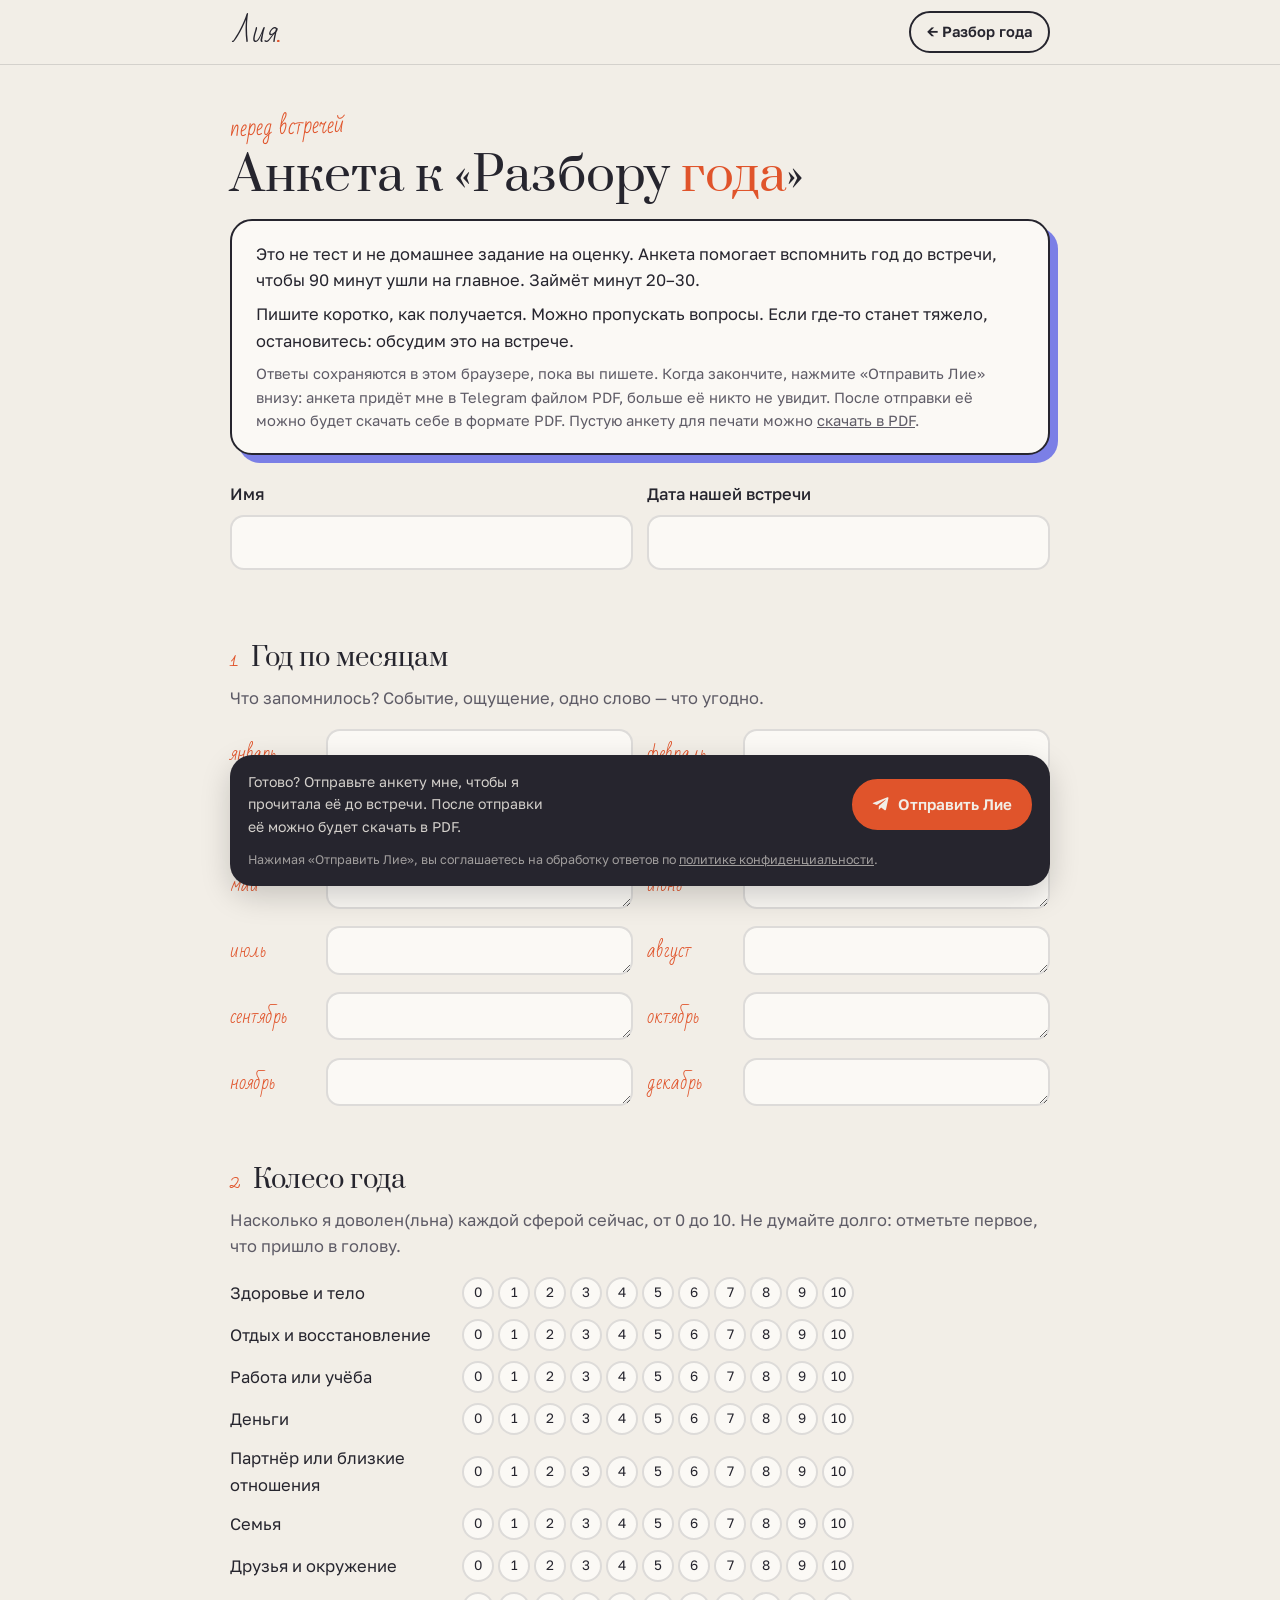
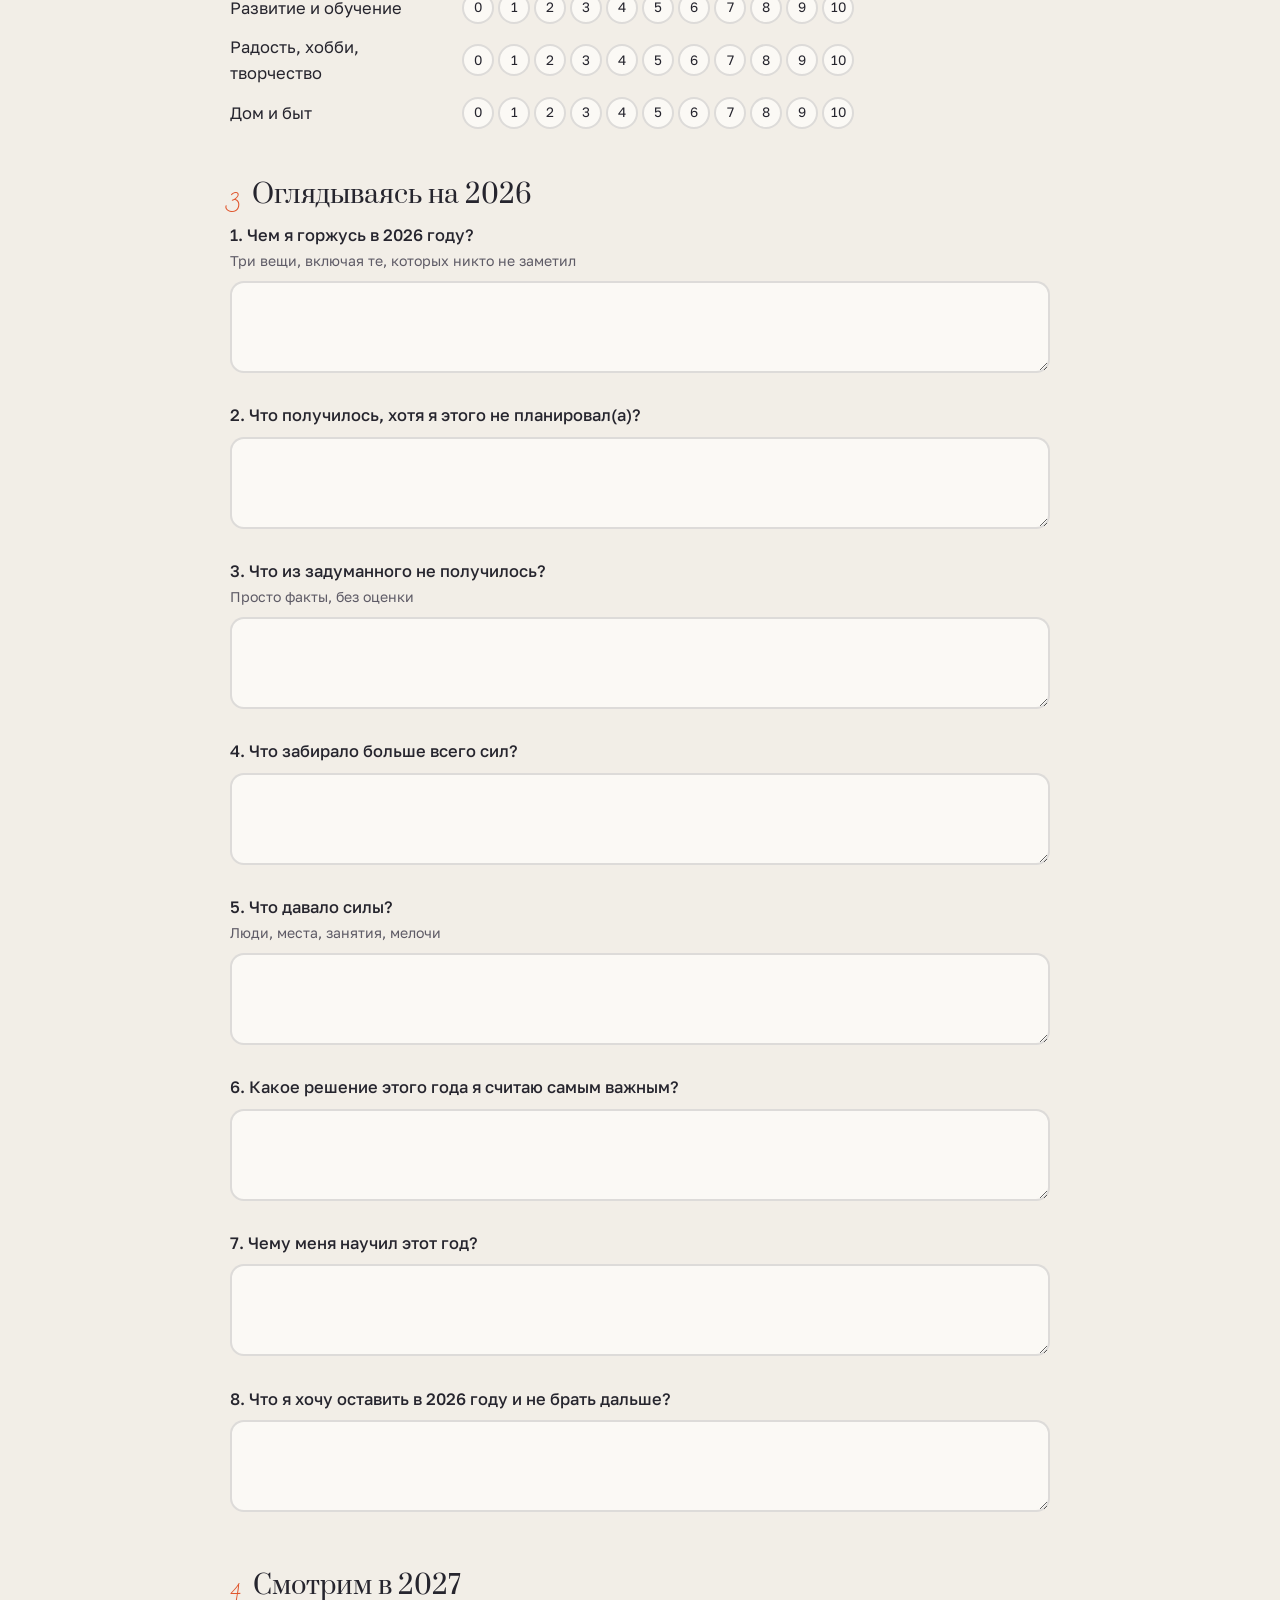
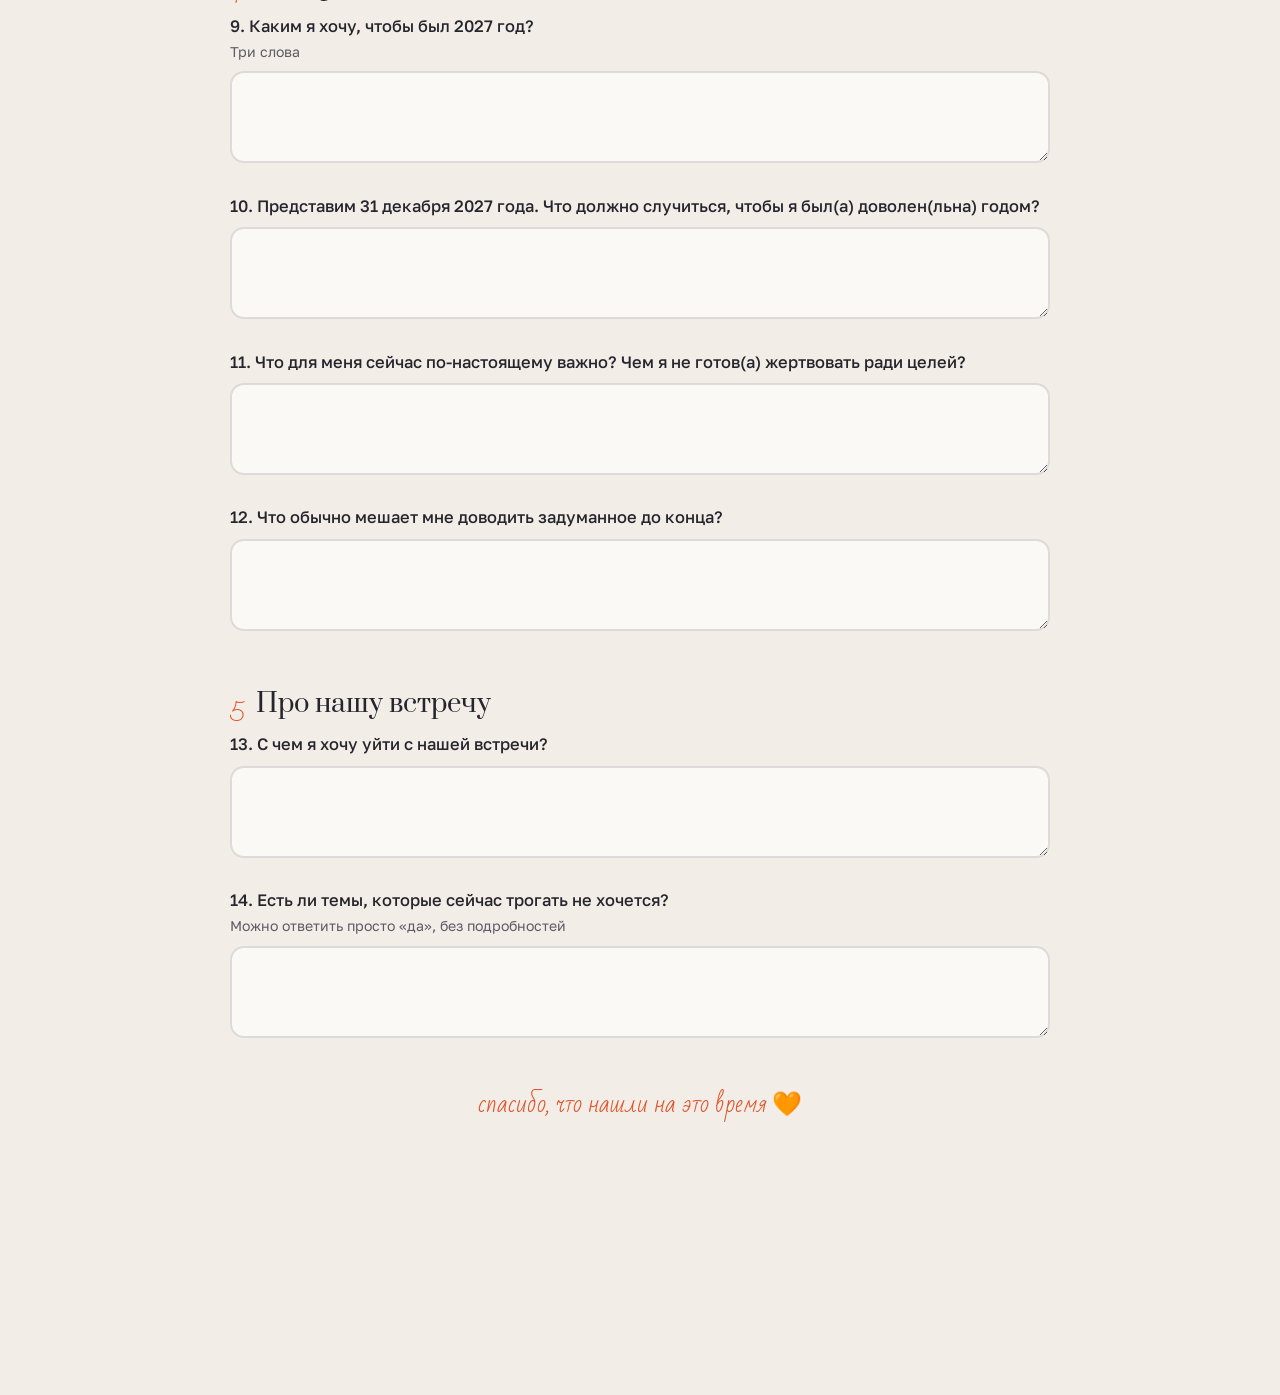
==== anketa.html @ 6f86fc12 "Questionnaire: remove print button, say the PDF is available after sending Co-Authored-By: Claude Ha" ====
<!DOCTYPE html>
<html lang="ru">
<head>
<meta charset="UTF-8">
<meta name="viewport" content="width=device-width, initial-scale=1.0">
<title>Анкета к «Разбору года» — Лия, психолог</title>
<meta name="robots" content="noindex">
<link rel="icon" href="favicon.ico" sizes="any">
<link rel="icon" href="favicon.svg" type="image/svg+xml">
<link rel="apple-touch-icon" href="apple-touch-icon.png">
<meta name="theme-color" content="#F2EEE7">
<link rel="preconnect" href="https://fonts.googleapis.com">
<link rel="preconnect" href="https://fonts.gstatic.com" crossorigin>
<link href="https://fonts.googleapis.com/css2?family=Prata&family=Golos+Text:wght@400;500;600&family=Bad+Script&display=swap" rel="stylesheet">
<style>
*,*::before,*::after{box-sizing:border-box;margin:0;padding:0}
:root{--paper:#F2EEE7;--card:#FBF9F5;--ink:#26252E;--muted:#5E5B66;--accent:#E0542B;--accent-soft:#F7CDB9;--blue:#7B7FE6;--blue-soft:#DCDDFA;--olive-soft:#E3E2C4;--yellow:#F2D45A;--line:rgba(38,37,46,.14)}
html{scroll-behavior:smooth;overflow-x:clip}
body{font-family:'Golos Text',sans-serif;background:var(--paper);color:var(--ink);line-height:1.6;font-size:16.5px;-webkit-font-smoothing:antialiased}
a{color:inherit}
.top{position:sticky;top:0;z-index:10;background:color-mix(in srgb,var(--paper) 90%,transparent);backdrop-filter:blur(10px);border-bottom:1px solid var(--line)}
.top .in{max-width:860px;margin:0 auto;padding:0 20px;height:64px;display:flex;align-items:center;justify-content:space-between;gap:16px}
.logo{font-family:'Bad Script',cursive;font-size:1.9rem;text-decoration:none;line-height:1}
.logo span{color:var(--accent)}
.back{font-size:.92rem;text-decoration:none;border:2px solid var(--ink);border-radius:999px;padding:7px 16px;font-weight:600;transition:.2s;white-space:nowrap}
.back:hover{background:var(--ink);color:var(--paper)}
.doc{max-width:860px;margin:0 auto;padding:44px 20px 100px}
.eyebrow{font-family:'Bad Script',cursive;color:var(--accent);font-size:1.4rem;display:inline-block;transform:rotate(-2deg)}
h1{font-family:'Prata',serif;font-weight:400;font-size:clamp(2rem,5vw,3rem);line-height:1.12;margin:4px 0 16px}
h1 em{font-style:normal;color:var(--accent)}
h2{font-family:'Prata',serif;font-weight:400;font-size:1.6rem;margin:46px 0 6px;display:flex;gap:12px;align-items:baseline}
h2 .n{font-family:'Bad Script',cursive;color:var(--accent);font-size:1.4rem}
.sub{color:var(--muted);margin-bottom:18px}
.lead{background:var(--card);border:2px solid var(--ink);border-radius:22px;padding:20px 24px;box-shadow:8px 8px 0 var(--blue);margin:8px 0 10px}
.lead p+p{margin-top:8px}
.who{display:grid;grid-template-columns:1fr 1fr;gap:14px;margin-top:26px}
.q{margin-bottom:22px}
.q label,.q .lbl{display:block;font-weight:500;margin-bottom:8px}
.q small{display:block;color:var(--muted);font-weight:400;font-size:.88rem;margin-top:2px}
textarea,input[type=text]{width:100%;font:inherit;color:var(--ink);background:var(--card);border:2px solid var(--line);border-radius:14px;padding:12px 14px;resize:vertical;transition:border-color .2s}
textarea{min-height:92px}
textarea:focus,input:focus{outline:none;border-color:var(--blue)}
.months{display:grid;grid-template-columns:1fr 1fr;gap:10px 14px}
.months .m{display:grid;grid-template-columns:86px 1fr;gap:10px;align-items:start}
.months .m span{font-family:'Bad Script',cursive;font-size:1.2rem;color:var(--accent);padding-top:10px}
.months textarea{min-height:48px;padding:9px 12px}
.wheel{display:grid;gap:10px}
.wh{display:grid;grid-template-columns:220px 1fr;gap:12px;align-items:center}
.sc{display:flex;gap:4px;flex-wrap:wrap}
.sc button{width:32px;height:32px;border-radius:50%;border:2px solid var(--line);background:var(--card);font:inherit;font-size:.85rem;cursor:pointer;color:var(--ink);transition:.15s}
.sc button:hover{border-color:var(--blue)}
.sc button.on{background:var(--accent);border-color:var(--accent);color:#fff;font-weight:600}
.pv{display:none}
.bar{position:sticky;bottom:14px;margin-top:40px;background:var(--ink);color:var(--paper);border-radius:22px;padding:16px 18px;display:flex;flex-wrap:wrap;gap:10px;align-items:center;justify-content:space-between;box-shadow:0 10px 30px rgba(0,0,0,.18)}
.bar .t{font-size:.88rem;opacity:.85;max-width:300px}
.bar .b{display:flex;flex-wrap:wrap;gap:8px}
.btn{display:inline-flex;align-items:center;gap:8px;font:inherit;font-weight:600;font-size:.95rem;padding:11px 18px;border-radius:999px;border:2px solid var(--paper);background:transparent;color:var(--paper);cursor:pointer;text-decoration:none}
.btn--accent{background:var(--accent);border-color:var(--accent)}
.btn svg{width:18px;height:18px}
.toast{position:fixed;left:50%;bottom:150px;transform:translate(-50%,20px);background:var(--ink);color:var(--paper);padding:12px 20px;border-radius:14px;font-size:.92rem;opacity:0;transition:.3s;pointer-events:none;z-index:20;max-width:90vw;text-align:center}
.toast.show{opacity:1;transform:translate(-50%,0)}
.bar .consent{flex-basis:100%;margin:2px 0 0;font-size:.78rem;opacity:.6}
.bar .consent a{color:inherit}
.bar .copy-pdf{flex-basis:100%;display:block;text-align:center;margin-top:6px;padding:13px 16px;border-radius:14px;border:2px solid #F2EEE7;color:#F2EEE7;text-decoration:none;font-weight:600}
.bar .copy-pdf[hidden]{display:none}
.bar .fail{flex-basis:100%;margin-top:6px;padding:14px 16px;border-radius:14px;background:#FCE9E1;color:var(--ink);font-size:.92rem;line-height:1.5}
.bar .fail ol{margin:6px 0 0;padding-left:20px}
.lnk{background:none;border:0;padding:0;font:inherit;color:var(--accent);text-decoration:underline;cursor:pointer}
.btn[disabled]{opacity:.7;cursor:wait}
.btn.sent{background:var(--pine,#2E6B4E);border-color:var(--pine,#2E6B4E)}
.end{font-family:'Bad Script',cursive;font-size:1.5rem;text-align:center;margin-top:40px;color:var(--accent)}
@media (max-width:640px){.who,.months{grid-template-columns:1fr}.wh{grid-template-columns:1fr;gap:4px}.sc button{width:28px;height:28px}.bar .t{max-width:none}.bar{position:static}}
.bar.has-fail{position:static}

/* ---------- печать: поля становятся линиями ---------- */
@page{size:A4;margin:16mm 16mm 16mm 18mm}
@media print{
  .top,.bar,.toast,.noprint{display:none !important}
  :root{--paper:#fff !important;--card:#fff !important;--ink:#1d1c22 !important;--line:#bbb !important;color-scheme:light}
  html,body{background:#fff !important;color:#1d1c22 !important;font-size:10.5pt;line-height:1.45}
  .doc{padding:0;max-width:none}
  h1{font-size:22pt;margin-top:0}
  h2{font-size:14pt;margin:16pt 0 2pt;break-after:avoid}
  .lead{box-shadow:none;border:1px solid #bbb;background:none;padding:10pt 12pt}
  .q{break-inside:avoid;margin-bottom:10pt}
  textarea,input[type=text]{display:none !important}
  .pv{display:block;white-space:pre-wrap;min-height:var(--h,60pt);background:repeating-linear-gradient(transparent 0 19pt,#bbb 19pt 20pt);line-height:20pt;padding:0 2pt}
  .months .pv{--h:20pt}
  .months .m span{padding-top:0;font-size:12pt}
  .who .pv{--h:20pt}
  .sc button{border:1px solid #999;width:18pt;height:18pt;font-size:8pt}
  .sc button.on{background:#fff;color:#000;border:2.5pt solid #000}
  .wh{grid-template-columns:150pt 1fr;break-inside:avoid}
  a{text-decoration:none}
}
</style>
</head>
<body>

<svg width="0" height="0" style="position:absolute" aria-hidden="true"><defs>
  <symbol id="i-tg" viewBox="0 0 24 24"><path fill="currentColor" d="M21.9 4.3 18.7 19.4c-.2 1-.9 1.3-1.7.8l-4.8-3.5-2.3 2.2c-.3.3-.5.5-1 .5l.3-4.9 8.9-8c.4-.3-.1-.5-.6-.2L6.5 13.2l-4.7-1.5c-1-.3-1-1 .2-1.5L20.5 3c.9-.3 1.6.2 1.4 1.3z"/></symbol>
  <symbol id="i-pdf" viewBox="0 0 24 24"><g fill="none" stroke="currentColor" stroke-width="2" stroke-linecap="round" stroke-linejoin="round"><path d="M14 3H6v18h12V7z"/><path d="M14 3v4h4M9 13h6M9 17h6"/></g></symbol>
</defs></svg>

<header class="top"><div class="in">
  <a href="index.html" class="logo">Лия<span>.</span></a>
  <a href="razbor.html" class="back">← Разбор года</a>
</div></header>

<main class="doc">
  <span class="eyebrow">перед встречей</span>
  <h1>Анкета к «Разбору <em>года</em>»</h1>
  <div class="lead">
    <p>Это не тест и не домашнее задание на оценку. Анкета помогает вспомнить год до встречи, чтобы 90 минут ушли на главное. Займёт минут 20–30.</p>
    <p>Пишите коротко, как получается. Можно пропускать вопросы. Если где-то станет тяжело, остановитесь: обсудим это на встрече.</p>
    <p class="noprint" style="color:var(--muted);font-size:.92rem">Ответы сохраняются в этом браузере, пока вы пишете. Когда закончите, нажмите «Отправить Лие» внизу: анкета придёт мне в Telegram файлом PDF, больше её никто не увидит. После отправки её можно будет скачать себе в формате PDF. Пустую анкету для печати можно <a href="anketa-razbor-goda.pdf" download>скачать в PDF</a>.</p>
  </div>
  <div class="who">
    <div class="q"><label for="f-name">Имя</label><input type="text" id="f-name" data-k="name"></div>
    <div class="q"><label for="f-date">Дата нашей встречи</label><input type="text" id="f-date" data-k="date"></div>
  </div>

  <h2><span class="n">1</span>Год по месяцам</h2>
  <p class="sub">Что запомнилось? Событие, ощущение, одно слово — что угодно.</p>
  <div class="months" id="months"></div>

  <h2><span class="n">2</span>Колесо года</h2>
  <p class="sub">Насколько я доволен(льна) каждой сферой сейчас, от 0 до 10. Не думайте долго: отметьте первое, что пришло в голову.</p>
  <div class="wheel" id="wheel"></div>

  <h2><span class="n">3</span>Оглядываясь на 2026</h2>
  <div id="part3"></div>

  <h2><span class="n">4</span>Смотрим в 2027</h2>
  <div id="part4"></div>

  <h2><span class="n">5</span>Про нашу встречу</h2>
  <div id="part5"></div>

  <p class="end">спасибо, что нашли на это время 🧡</p>

  <div class="bar">
    <span class="t">Готово? Отправьте анкету мне, чтобы я прочитала её до встречи. После отправки её можно будет скачать в PDF.</span>
    <div class="b">
      <button class="btn btn--accent" id="tg"><svg><use href="#i-tg"/></svg><span>Отправить Лие</span></button>
    </div>
    <p class="consent">Нажимая «Отправить Лие», вы соглашаетесь на обработку ответов по <a href="politika.html" target="_blank">политике конфиденциальности</a>.</p>
    <a class="copy-pdf" id="copy" hidden>Скачать мою копию (PDF)</a>
    <div class="fail" id="fail" hidden>
      <b>Не получилось отправить автоматически.</b> Ничего не потерялось: ответы сохранены в этом браузере. Отправьте их вручную:
      <ol><li><button type="button" class="lnk" id="failCopy">Скопируйте ответы текстом</button></li>
      <li>и пришлите мне в <a href="https://t.me/liya_abel" target="_blank" rel="noopener">Telegram @liya_abel</a>.</li></ol>
    </div>
  </div>
</main>
<div class="toast" id="toast"></div>

<script>
/* ===== ВОПРОСЫ — правь здесь ===== */
const TELEGRAM = "https://t.me/liya_abel";
/* скрипт Google, который собирает PDF и присылает его Лие в Telegram (тот же, что для записи) */
const SEND_URL = "https://script.google.com/macros/s/AKfycbyqznVur80MOZ4fbmNnVh2pJQmP5H_rUeQ7a2XsFYML9KwkoFiqtcg5bZnSsijIsyQEzw/exec";
const MONTHS = ["январь","февраль","март","апрель","май","июнь","июль","август","сентябрь","октябрь","ноябрь","декабрь"];
const SPHERES = ["Здоровье и тело","Отдых и восстановление","Работа или учёба","Деньги","Партнёр или близкие отношения","Семья","Друзья и окружение","Развитие и обучение","Радость, хобби, творчество","Дом и быт"];
const PART3 = [
  ["Чем я горжусь в 2026 году?", "Три вещи, включая те, которых никто не заметил"],
  ["Что получилось, хотя я этого не планировал(а)?"],
  ["Что из задуманного не получилось?", "Просто факты, без оценки"],
  ["Что забирало больше всего сил?"],
  ["Что давало силы?", "Люди, места, занятия, мелочи"],
  ["Какое решение этого года я считаю самым важным?"],
  ["Чему меня научил этот год?"],
  ["Что я хочу оставить в 2026 году и не брать дальше?"],
];
const PART4 = [
  ["Каким я хочу, чтобы был 2027 год?", "Три слова"],
  ["Представим 31 декабря 2027 года. Что должно случиться, чтобы я был(а) доволен(льна) годом?"],
  ["Что для меня сейчас по-настоящему важно? Чем я не готов(а) жертвовать ради целей?"],
  ["Что обычно мешает мне доводить задуманное до конца?"],
];
const PART5 = [
  ["С чем я хочу уйти с нашей встречи?"],
  ["Есть ли темы, которые сейчас трогать не хочется?", "Можно ответить просто «да», без подробностей"],
];

/* ===== сборка ===== */
const KEY = "liya-anketa";
let store = {}; try { store = JSON.parse(localStorage.getItem(KEY) || "{}"); } catch(e) {}
const save = () => { try { localStorage.setItem(KEY, JSON.stringify(store)); } catch(e) {} };
const esc = s => s.replace(/[&<>"]/g, c => ({"&":"&amp;","<":"&lt;",">":"&gt;",'"':"&quot;"}[c]));
let n = 0;
const qBlock = ([t, hint], k, h) => `<div class="q"><label for="f-${k}">${++n}. ${t}${hint ? `<small>${hint}</small>` : ""}</label><textarea id="f-${k}" data-k="${k}"></textarea><div class="pv" style="--h:${h || 60}pt"></div></div>`;
document.getElementById("months").innerHTML = MONTHS.map((m, i) => `<div class="m"><span>${m}</span><div><textarea data-k="m${i}" rows="1" aria-label="${m}"></textarea><div class="pv"></div></div></div>`).join("");
document.getElementById("wheel").innerHTML = SPHERES.map((s, i) => `<div class="wh"><span>${s}</span><div class="sc" data-w="w${i}">${[...Array(11).keys()].map(v => `<button type="button" data-v="${v}">${v}</button>`).join("")}</div></div>`).join("");
document.getElementById("part3").innerHTML = PART3.map((q, i) => qBlock(q, "a" + i)).join("");
document.getElementById("part4").innerHTML = PART4.map((q, i) => qBlock(q, "b" + i, i === 1 ? 80 : 60)).join("");
document.getElementById("part5").innerHTML = PART5.map((q, i) => qBlock(q, "c" + i, 40)).join("");
document.querySelectorAll(".who input").forEach(el => el.insertAdjacentHTML("afterend", `<div class="pv"></div>`));

document.querySelectorAll("[data-k]").forEach(el => {
  el.value = store[el.dataset.k] || "";
  el.addEventListener("input", () => { store[el.dataset.k] = el.value; save(); fillPv(); });
});
document.querySelectorAll(".sc").forEach(sc => {
  const k = sc.dataset.w;
  const mark = v => sc.querySelectorAll("button").forEach(b => b.classList.toggle("on", b.dataset.v === v));
  if (store[k] != null) mark(String(store[k]));
  sc.addEventListener("click", e => { const b = e.target.closest("button"); if (!b) return; const v = store[k] === b.dataset.v ? null : b.dataset.v; store[k] = v; save(); mark(v); });
});

/* печать: текст из полей переносим в блоки, которые видны на бумаге.
   Делаем это заранее (при каждом вводе и перед печатью), потому что на iPhone beforeprint не срабатывает */
function fillPv(){ document.querySelectorAll("[data-k]").forEach(el => { const pv = el.nextElementSibling; if (pv && pv.classList.contains("pv")) pv.textContent = el.value; }); }
addEventListener("beforeprint", fillPv);
fillPv();

function toast(t){ const el = document.getElementById("toast"); el.textContent = t; el.classList.add("show"); setTimeout(() => el.classList.remove("show"), 4000); }
function asText(){
  const L = [`Анкета к «Разбору года»`, store.name ? `Имя: ${store.name}` : "", store.date ? `Встреча: ${store.date}` : "", ""];
  L.push("ГОД ПО МЕСЯЦАМ"); MONTHS.forEach((m, i) => store["m" + i] && L.push(`${m}: ${store["m" + i]}`));
  L.push("", "КОЛЕСО ГОДА"); SPHERES.forEach((s, i) => store["w" + i] != null && L.push(`${s}: ${store["w" + i]}`));
  let k = 0;
  [["ОГЛЯДЫВАЯСЬ НА 2026", PART3, "a"], ["СМОТРИМ В 2027", PART4, "b"], ["ПРО НАШУ ВСТРЕЧУ", PART5, "c"]].forEach(([h, arr, p]) => {
    L.push("", h); arr.forEach(([t], i) => { k++; if (store[p + i]) L.push(`${k}. ${t}`, store[p + i], ""); });
  });
  return L.filter((x, i, a) => !(x === "" && a[i - 1] === "")).join("\n").trim();
}
/* то же, но по разделам — для PDF, который собирает скрипт */
function asData(){
  let k = 0;
  const qs = (arr, p) => arr.map(([t], i) => ({ q: `${++k}. ${t}`, a: store[p + i] || "" }));
  return {
    type: "anketa", name: store.name || "", date: store.date || "",
    wheel: SPHERES.map((s, i) => store["w" + i] != null ? [s, +store["w" + i]] : null).filter(Boolean),
    sections: [
      { h: "Год по месяцам", items: MONTHS.map((m, i) => ({ q: m[0].toUpperCase() + m.slice(1), a: store["m" + i] || "", short: true })) },
      { h: "Колесо года", wheel: true, items: [] },
      { h: "Оглядываясь на 2026", items: qs(PART3, "a") },
      { h: "Смотрим в 2027", items: qs(PART4, "b") },
      { h: "Про нашу встречу", items: qs(PART5, "c") },
    ],
  };
}
function showCopy(b64, name){
  try {
    const bin = atob(b64), arr = new Uint8Array(bin.length);
    for (let i = 0; i < bin.length; i++) arr[i] = bin.charCodeAt(i);
    const a = document.getElementById("copy");
    a.href = URL.createObjectURL(new Blob([arr], { type: "application/pdf" }));
    a.download = "anketa26-27.pdf";
    a.hidden = false;
  } catch(e) {}
}
const tgBtn = document.getElementById("tg"), tgLabel = tgBtn.querySelector("span"), fail = document.getElementById("fail");
tgBtn.onclick = async () => {
  const d = asData();
  const filled = d.wheel.length || d.sections.some(s => s.items.some(x => x.a.trim()));
  if (!filled) { toast("Анкета пока пустая: ответьте хотя бы на пару вопросов"); return; }
  if (!d.name.trim()) { toast("Напишите, пожалуйста, имя в начале анкеты"); const f = document.getElementById("f-name"); f.scrollIntoView({ behavior: "smooth", block: "center" }); setTimeout(() => f.focus(), 400); return; }
  tgBtn.disabled = true; tgLabel.textContent = "Отправляю…"; fail.hidden = true; fail.parentNode.classList.remove("has-fail");
  let ok = false;
  try {
    const ctl = new AbortController(); const tm = setTimeout(() => ctl.abort(), 30000);
    // обычный текст без заголовков — так Google принимает запрос с сайта без лишних проверок
    const r = await fetch(SEND_URL, { method: "POST", body: JSON.stringify(d), signal: ctl.signal });
    clearTimeout(tm);
    const j = await r.json(); ok = !!j.ok;
    if (j.pdf) showCopy(j.pdf, j.file);
  } catch(e) {}
  tgBtn.disabled = false;
  if (ok) {
    tgBtn.classList.add("sent"); tgLabel.textContent = "Отправлено ✓";
    toast("Анкета у меня. Спасибо! До встречи 🧡");
    if (typeof ym === "function") try { ym(113253221, "reachGoal", "anketa_sent"); } catch(e) {}
  } else {
    tgLabel.textContent = "Попробовать ещё раз"; fail.hidden = false; fail.parentNode.classList.add("has-fail");
    fail.scrollIntoView({ behavior: "smooth", block: "nearest" });
  }
};
document.getElementById("failCopy").onclick = async () => {
  try { await navigator.clipboard.writeText(asText()); toast("Ответы скопированы. Вставьте их в чат со мной в Telegram"); }
  catch(e) { toast("Не получилось скопировать. Пришлите мне скриншот анкеты"); }
  window.open(TELEGRAM, "_blank", "noopener");
};
</script>
</body>
</html>
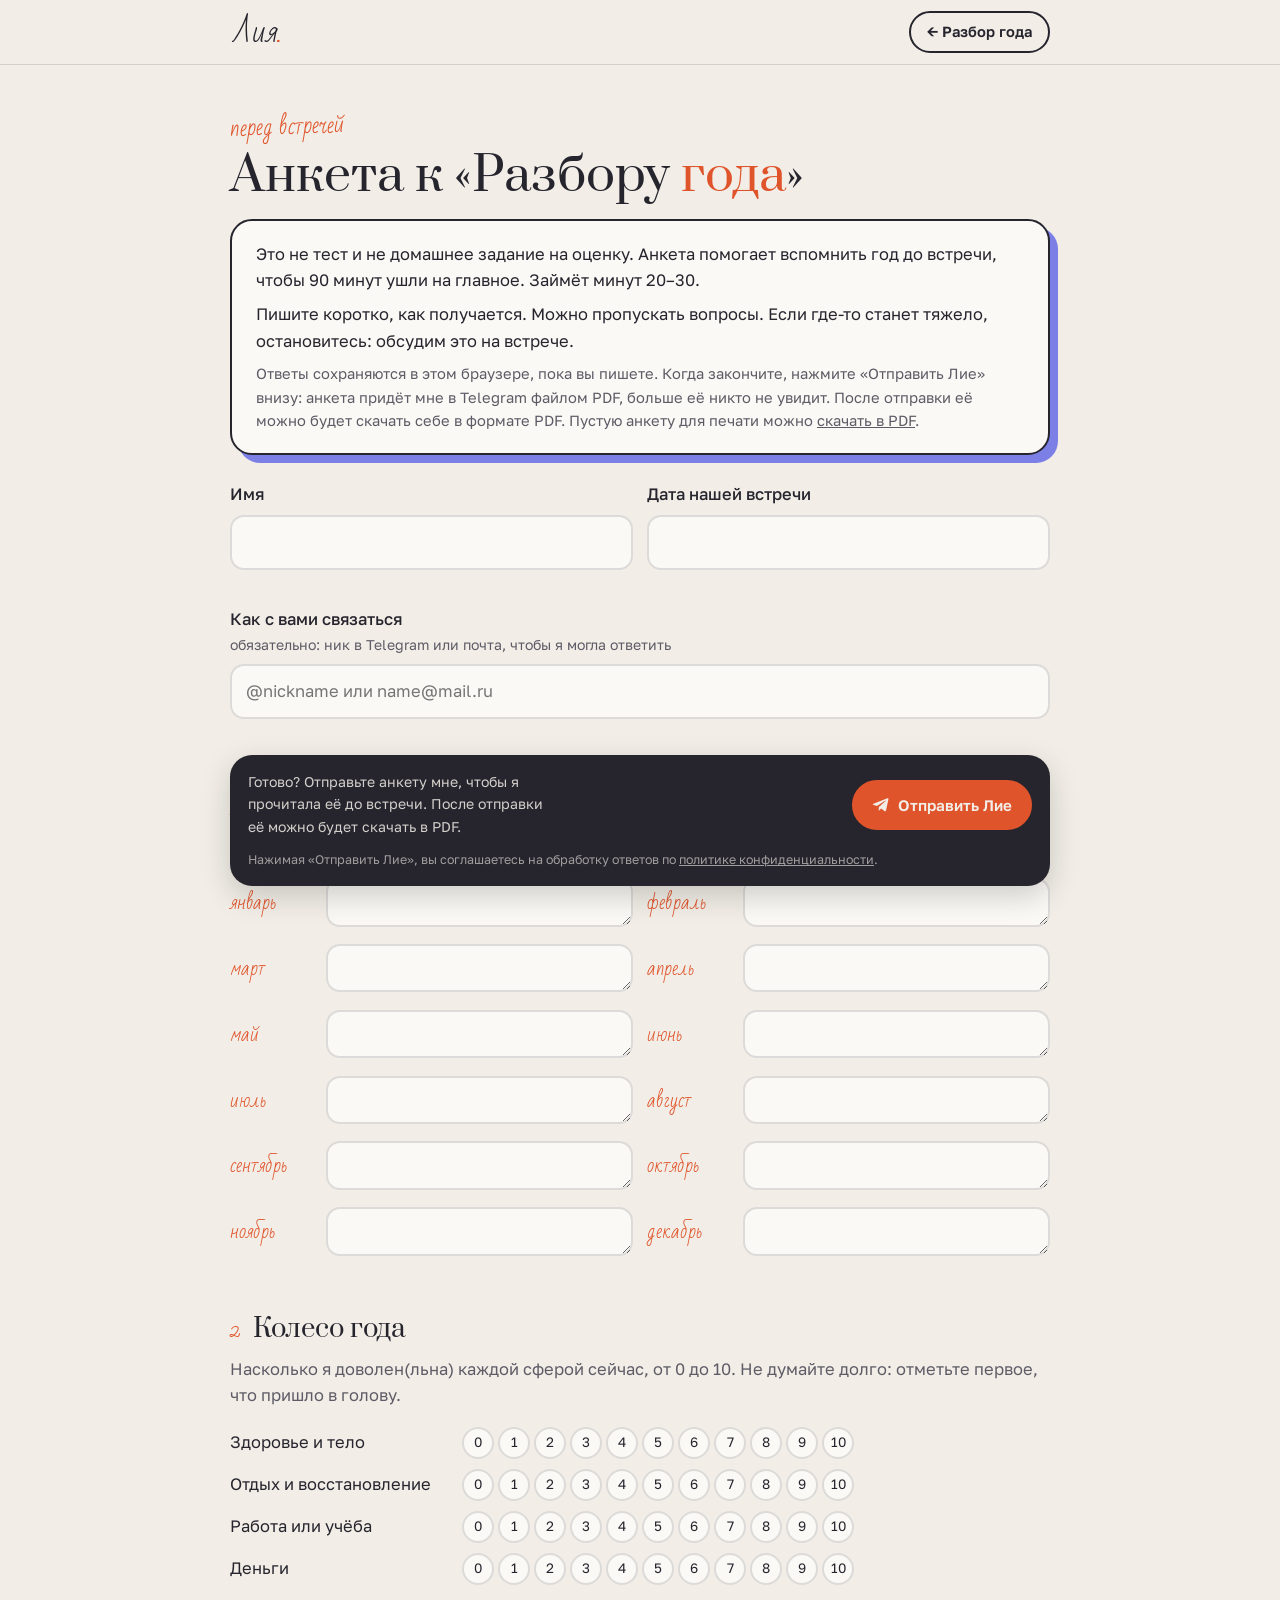
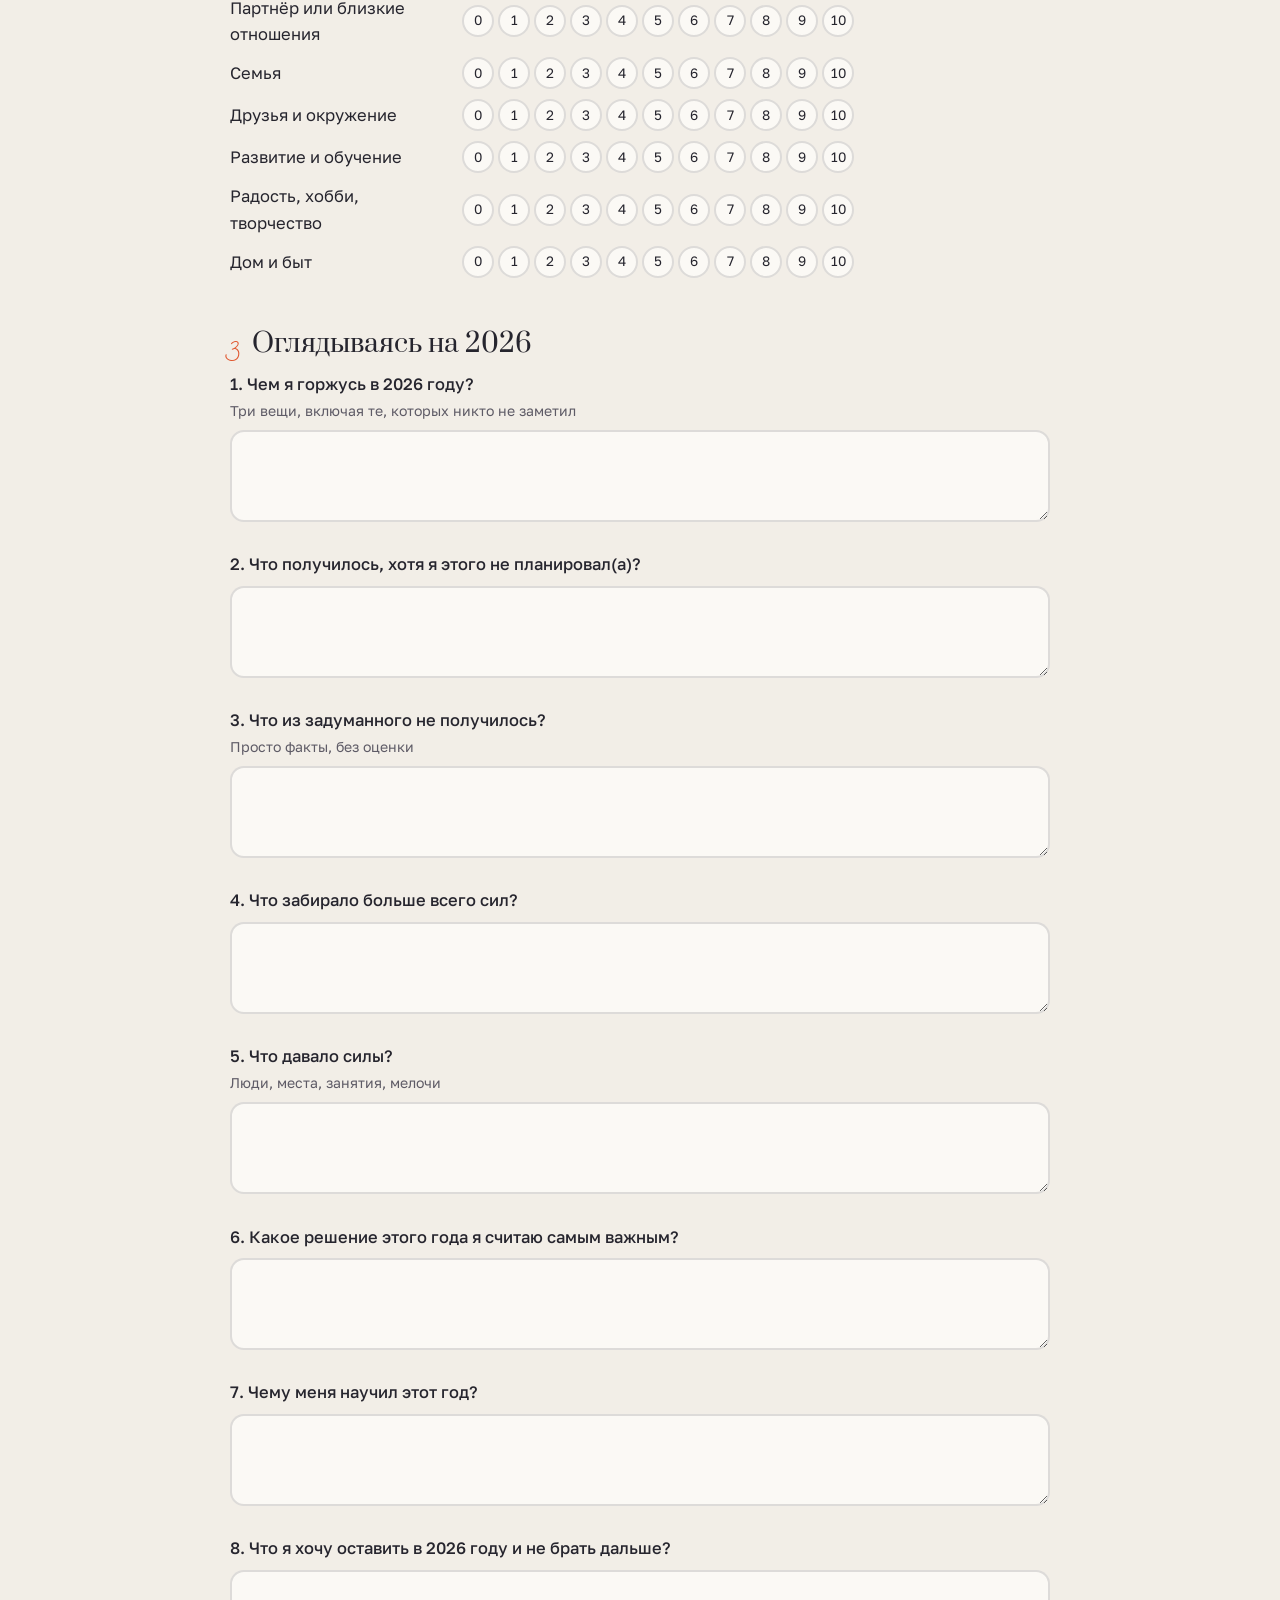
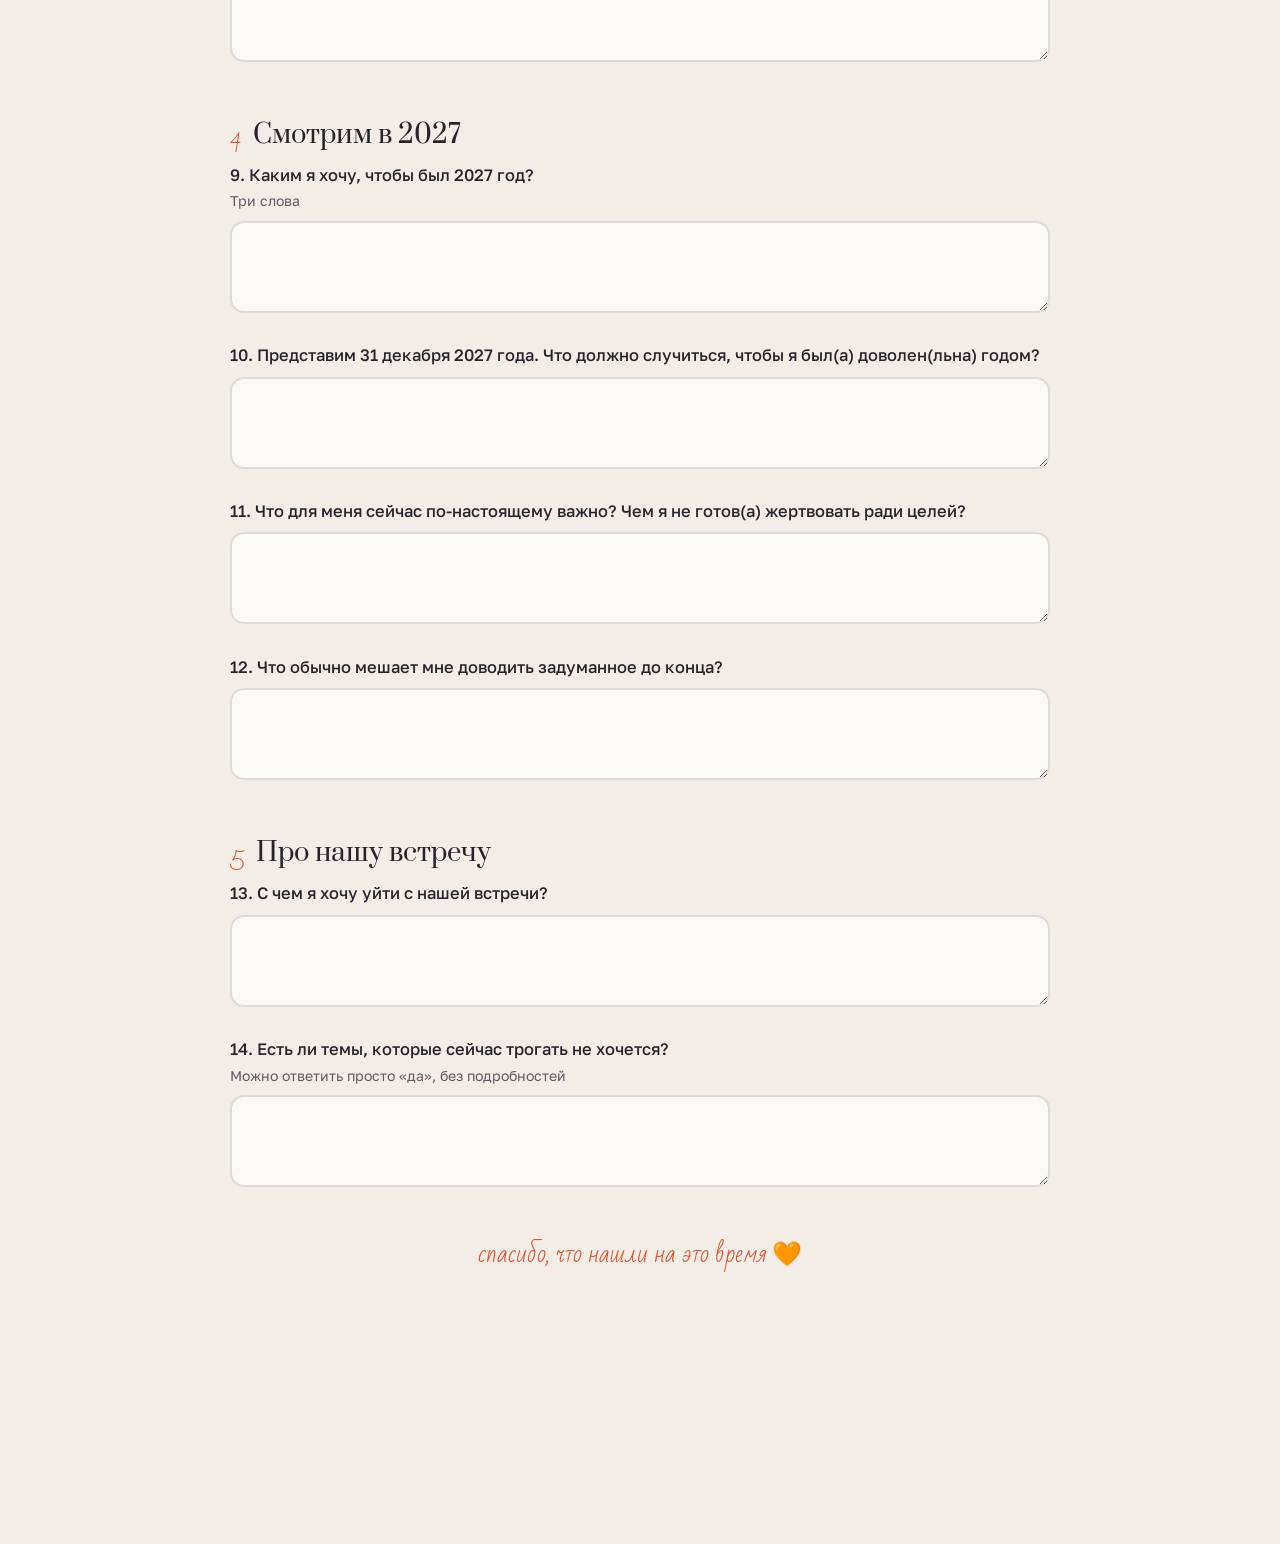
==== commit 1c4871a4: "Razbor: audience portraits, gift block with site characters, contact field in questionnaire - razbor" ====
--- a/anketa.html
+++ b/anketa.html
@@ -62,7 +62,8 @@
 .bar .consent{flex-basis:100%;margin:2px 0 0;font-size:.78rem;opacity:.6}
 .bar .consent a{color:inherit}
 .bar .copy-pdf{flex-basis:100%;display:block;text-align:center;margin-top:6px;padding:13px 16px;border-radius:14px;border:2px solid #F2EEE7;color:#F2EEE7;text-decoration:none;font-weight:600}
-.bar .copy-pdf[hidden]{display:none}
+.bar .copy-pdf[hidden],.bar .copy-hint[hidden]{display:none}
+.bar .copy-hint{flex-basis:100%;margin:8px 0 0;font-size:.85rem;line-height:1.45;opacity:.8;text-align:center}
 .bar .fail{flex-basis:100%;margin-top:6px;padding:14px 16px;border-radius:14px;background:#FCE9E1;color:var(--ink);font-size:.92rem;line-height:1.5}
 .bar .fail ol{margin:6px 0 0;padding-left:20px}
 .lnk{background:none;border:0;padding:0;font:inherit;color:var(--accent);text-decoration:underline;cursor:pointer}
@@ -118,6 +119,7 @@
   <div class="who">
     <div class="q"><label for="f-name">Имя</label><input type="text" id="f-name" data-k="name"></div>
     <div class="q"><label for="f-date">Дата нашей встречи</label><input type="text" id="f-date" data-k="date"></div>
+    <div class="q" style="grid-column:1/-1"><label for="f-contact">Как с вами связаться <small>обязательно: ник в Telegram или почта, чтобы я могла ответить</small></label><input type="text" id="f-contact" data-k="contact" placeholder="@nickname или name@mail.ru"></div>
   </div>
 
   <h2><span class="n">1</span>Год по месяцам</h2>
@@ -146,6 +148,7 @@
     </div>
     <p class="consent">Нажимая «Отправить Лие», вы соглашаетесь на обработку ответов по <a href="politika.html" target="_blank">политике конфиденциальности</a>.</p>
     <a class="copy-pdf" id="copy" hidden>Скачать мою копию (PDF)</a>
+    <p class="copy-hint" id="copyHint" hidden>Файл откроется в браузере. Чтобы сохранить его на телефон, нажмите «Поделиться» и выберите «Сохранить файлы».</p>
     <div class="fail" id="fail" hidden>
       <b>Не получилось отправить автоматически.</b> Ничего не потерялось: ответы сохранены в этом браузере. Отправьте их вручную:
       <ol><li><button type="button" class="lnk" id="failCopy">Скопируйте ответы текстом</button></li>
@@ -216,7 +219,7 @@
 
 function toast(t){ const el = document.getElementById("toast"); el.textContent = t; el.classList.add("show"); setTimeout(() => el.classList.remove("show"), 4000); }
 function asText(){
-  const L = [`Анкета к «Разбору года»`, store.name ? `Имя: ${store.name}` : "", store.date ? `Встреча: ${store.date}` : "", ""];
+  const L = [`Анкета к «Разбору года»`, store.name ? `Имя: ${store.name}` : "", store.date ? `Встреча: ${store.date}` : "", store.contact ? `Связь: ${store.contact}` : "", ""];
   L.push("ГОД ПО МЕСЯЦАМ"); MONTHS.forEach((m, i) => store["m" + i] && L.push(`${m}: ${store["m" + i]}`));
   L.push("", "КОЛЕСО ГОДА"); SPHERES.forEach((s, i) => store["w" + i] != null && L.push(`${s}: ${store["w" + i]}`));
   let k = 0;
@@ -230,7 +233,7 @@
   let k = 0;
   const qs = (arr, p) => arr.map(([t], i) => ({ q: `${++k}. ${t}`, a: store[p + i] || "" }));
   return {
-    type: "anketa", name: store.name || "", date: store.date || "",
+    type: "anketa", name: store.name || "", date: store.date || "", contact: (store.contact || "").trim(),
     wheel: SPHERES.map((s, i) => store["w" + i] != null ? [s, +store["w" + i]] : null).filter(Boolean),
     sections: [
       { h: "Год по месяцам", items: MONTHS.map((m, i) => ({ q: m[0].toUpperCase() + m.slice(1), a: store["m" + i] || "", short: true })) },
@@ -249,6 +252,7 @@
     a.href = URL.createObjectURL(new Blob([arr], { type: "application/pdf" }));
     a.download = "anketa26-27.pdf";
     a.hidden = false;
+    document.getElementById("copyHint").hidden = false;
   } catch(e) {}
 }
 const tgBtn = document.getElementById("tg"), tgLabel = tgBtn.querySelector("span"), fail = document.getElementById("fail");
@@ -256,6 +260,7 @@
   const d = asData();
   const filled = d.wheel.length || d.sections.some(s => s.items.some(x => x.a.trim()));
   if (!filled) { toast("Анкета пока пустая: ответьте хотя бы на пару вопросов"); return; }
+  if (!d.contact) { toast("Напишите, как с вами связаться: ник в Telegram или почту"); const c = document.getElementById("f-contact"); c.scrollIntoView({ behavior: "smooth", block: "center" }); setTimeout(() => c.focus(), 400); return; }
   if (!d.name.trim()) { toast("Напишите, пожалуйста, имя в начале анкеты"); const f = document.getElementById("f-name"); f.scrollIntoView({ behavior: "smooth", block: "center" }); setTimeout(() => f.focus(), 400); return; }
   tgBtn.disabled = true; tgLabel.textContent = "Отправляю…"; fail.hidden = true; fail.parentNode.classList.remove("has-fail");
   let ok = false;
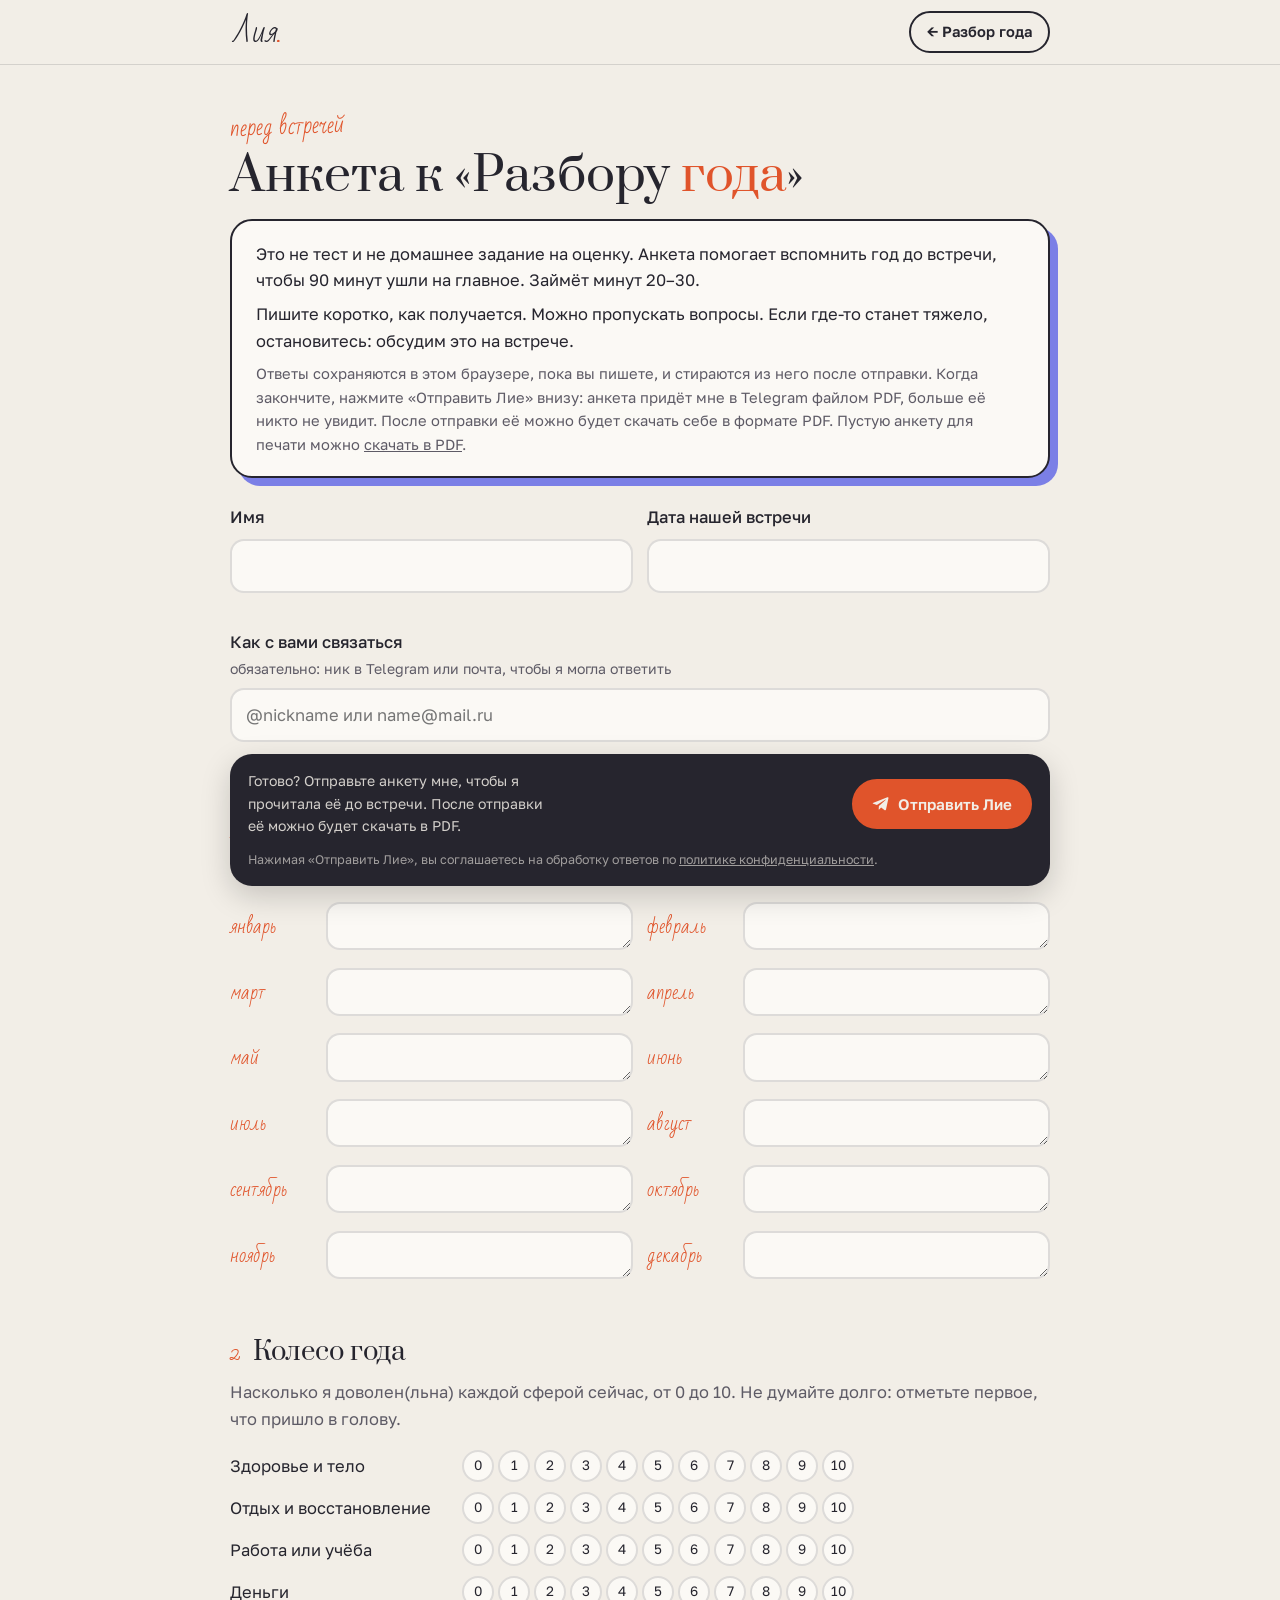
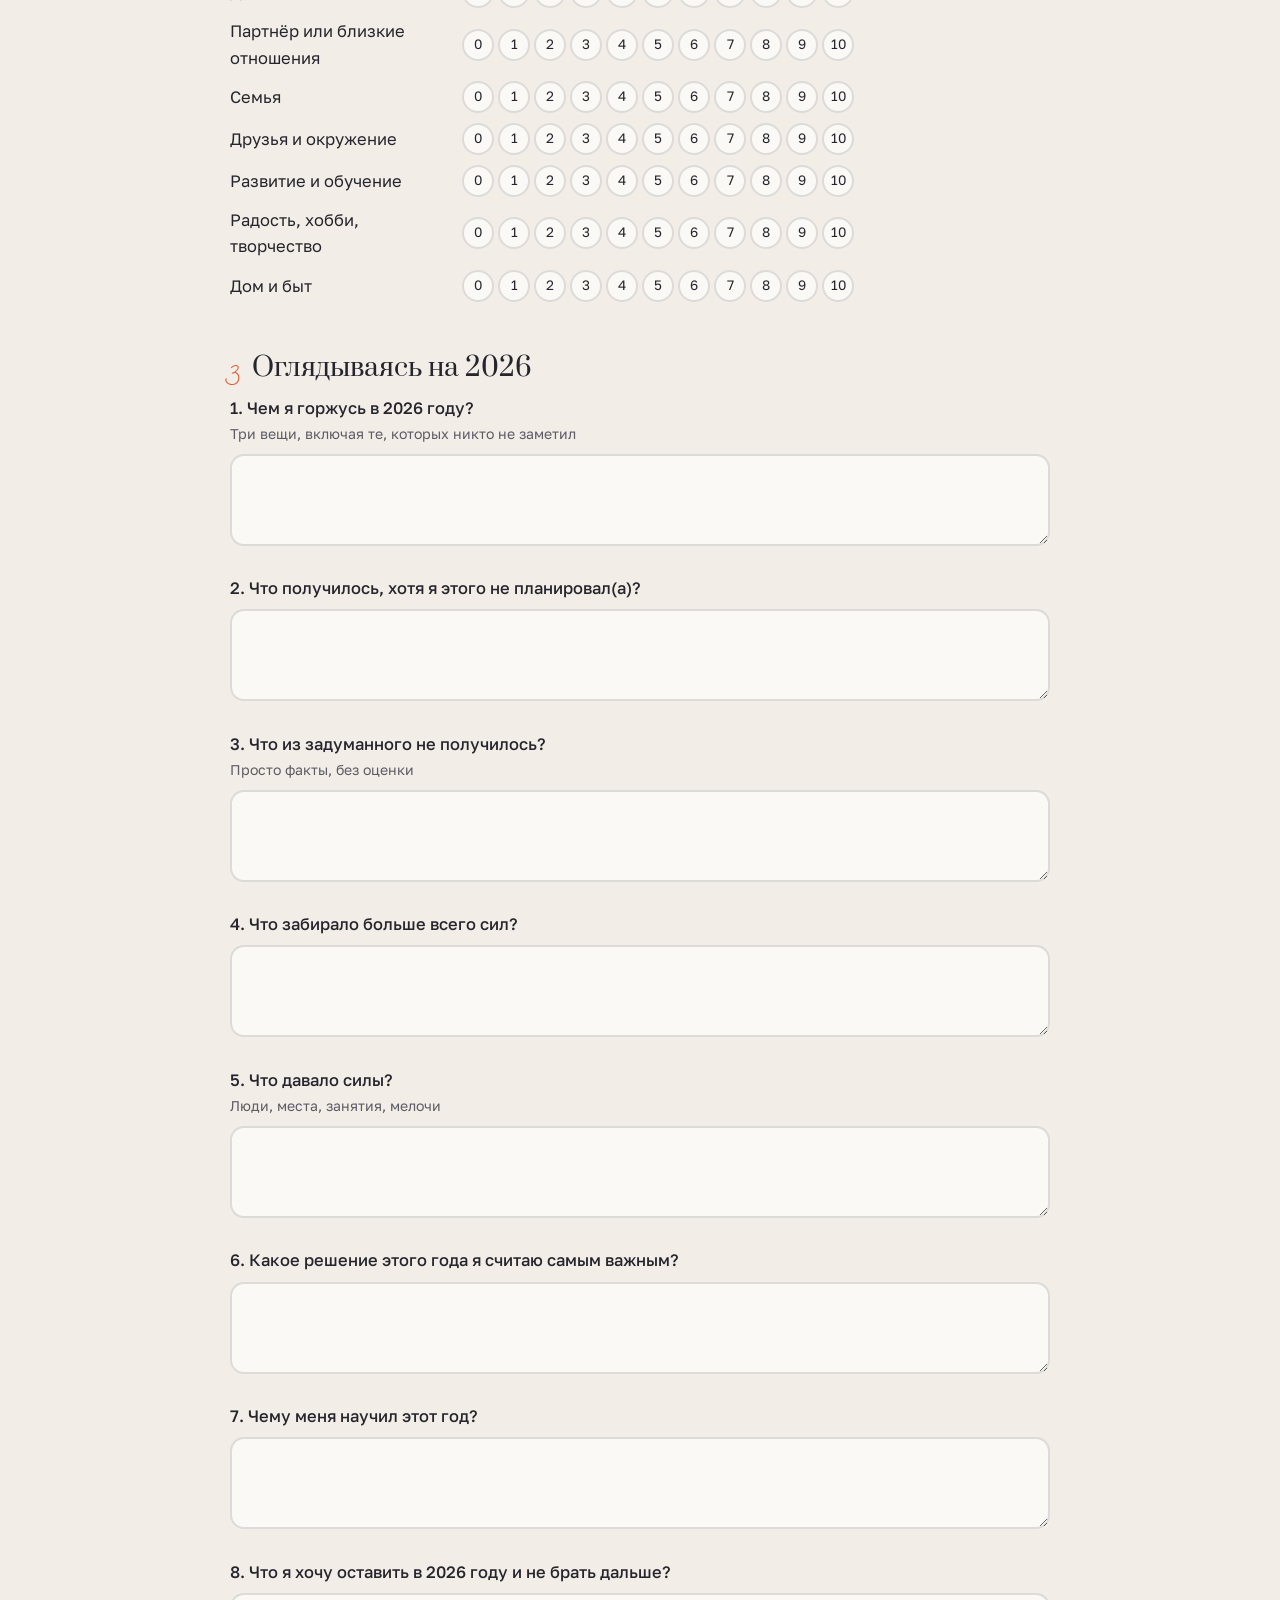
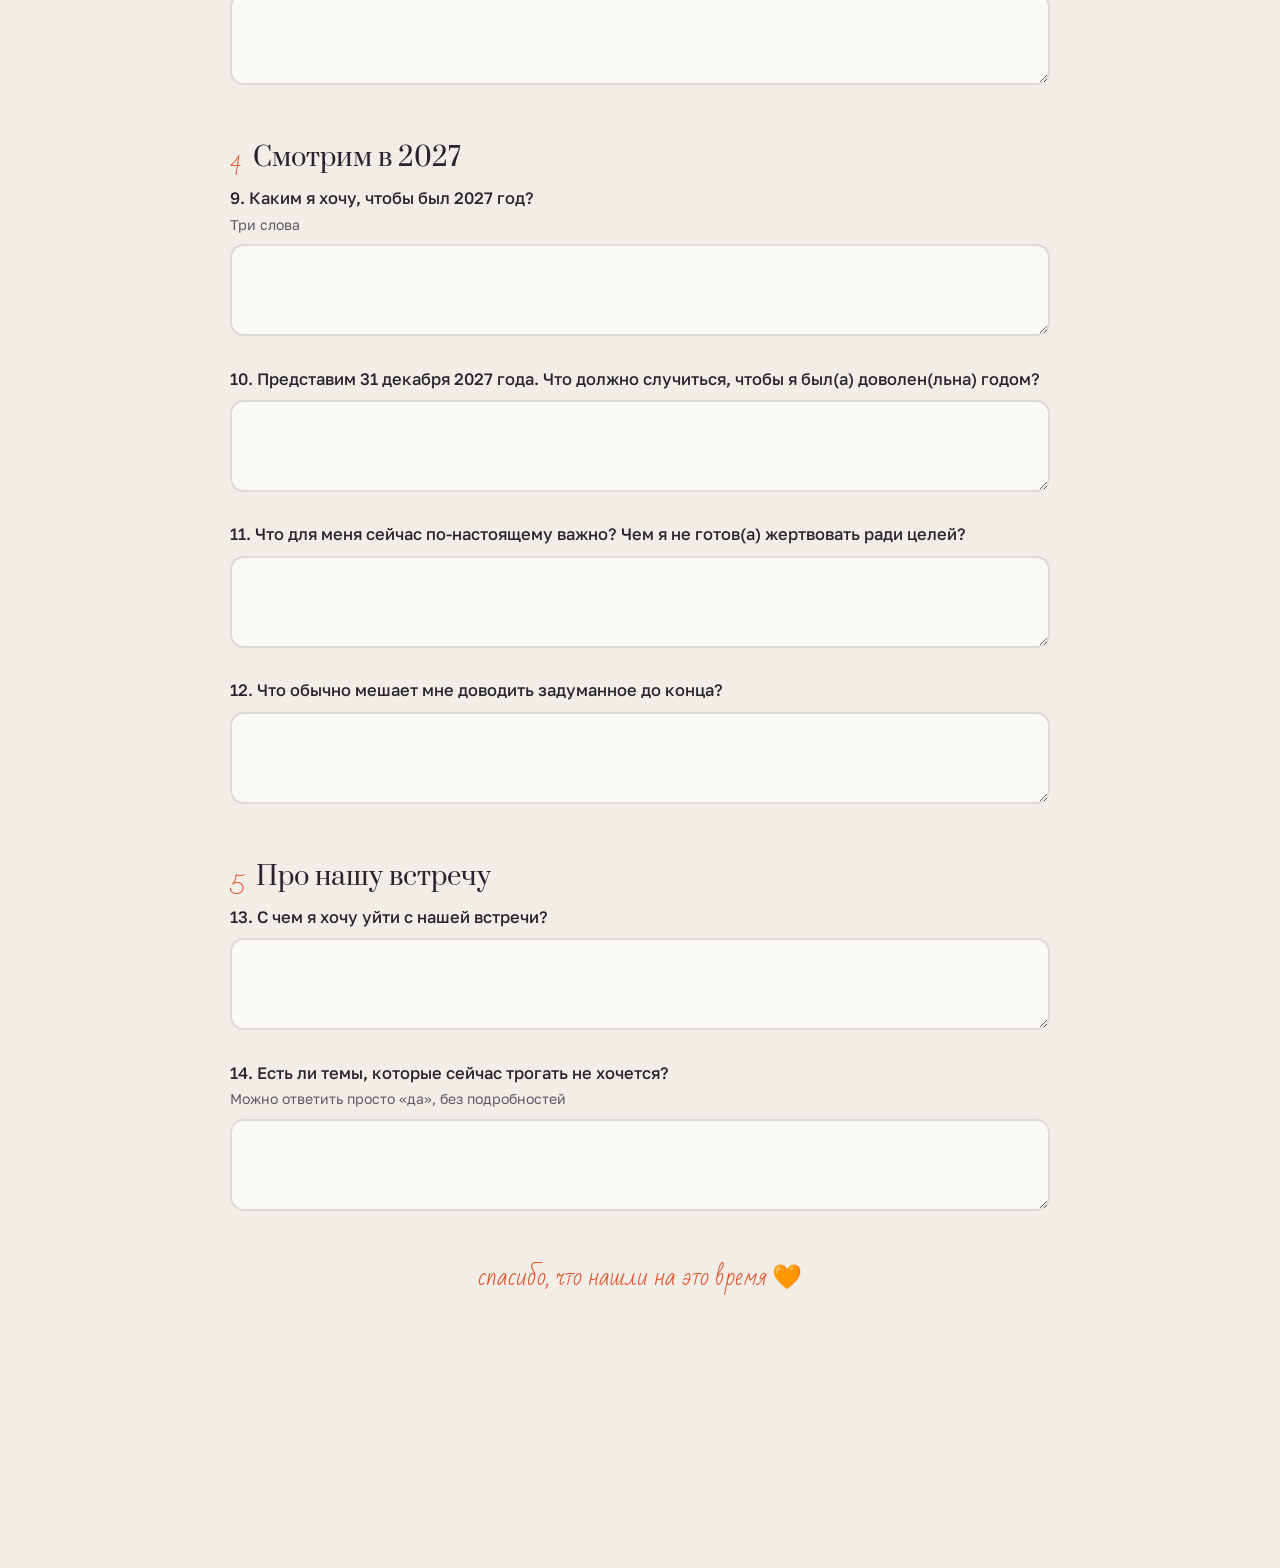
==== commit fc3f4ff5: "Пометить WhatsApp как сервис Meta, стирать анкету после отправки - WhatsApp* на главной и «Разборе г" ====
--- a/anketa.html
+++ b/anketa.html
@@ -114,7 +114,7 @@
   <div class="lead">
     <p>Это не тест и не домашнее задание на оценку. Анкета помогает вспомнить год до встречи, чтобы 90 минут ушли на главное. Займёт минут 20–30.</p>
     <p>Пишите коротко, как получается. Можно пропускать вопросы. Если где-то станет тяжело, остановитесь: обсудим это на встрече.</p>
-    <p class="noprint" style="color:var(--muted);font-size:.92rem">Ответы сохраняются в этом браузере, пока вы пишете. Когда закончите, нажмите «Отправить Лие» внизу: анкета придёт мне в Telegram файлом PDF, больше её никто не увидит. После отправки её можно будет скачать себе в формате PDF. Пустую анкету для печати можно <a href="anketa-razbor-goda.pdf" download>скачать в PDF</a>.</p>
+    <p class="noprint" style="color:var(--muted);font-size:.92rem">Ответы сохраняются в этом браузере, пока вы пишете, и стираются из него после отправки. Когда закончите, нажмите «Отправить Лие» внизу: анкета придёт мне в Telegram файлом PDF, больше её никто не увидит. После отправки её можно будет скачать себе в формате PDF. Пустую анкету для печати можно <a href="anketa-razbor-goda.pdf" download>скачать в PDF</a>.</p>
   </div>
   <div class="who">
     <div class="q"><label for="f-name">Имя</label><input type="text" id="f-name" data-k="name"></div>
@@ -189,7 +189,8 @@
 /* ===== сборка ===== */
 const KEY = "liya-anketa";
 let store = {}; try { store = JSON.parse(localStorage.getItem(KEY) || "{}"); } catch(e) {}
-const save = () => { try { localStorage.setItem(KEY, JSON.stringify(store)); } catch(e) {} };
+let sentDone = false;   // после отправки ответы больше не хранятся в браузере
+const save = () => { if (sentDone) return; try { localStorage.setItem(KEY, JSON.stringify(store)); } catch(e) {} };
 const esc = s => s.replace(/[&<>"]/g, c => ({"&":"&amp;","<":"&lt;",">":"&gt;",'"':"&quot;"}[c]));
 let n = 0;
 const qBlock = ([t, hint], k, h) => `<div class="q"><label for="f-${k}">${++n}. ${t}${hint ? `<small>${hint}</small>` : ""}</label><textarea id="f-${k}" data-k="${k}"></textarea><div class="pv" style="--h:${h || 60}pt"></div></div>`;
@@ -275,6 +276,7 @@
   tgBtn.disabled = false;
   if (ok) {
     tgBtn.classList.add("sent"); tgLabel.textContent = "Отправлено ✓";
+    sentDone = true; try { localStorage.removeItem(KEY); } catch(e) {}
     toast("Анкета у меня. Спасибо! До встречи 🧡");
     if (typeof ym === "function") try { ym(113253221, "reachGoal", "anketa_sent"); } catch(e) {}
   } else {
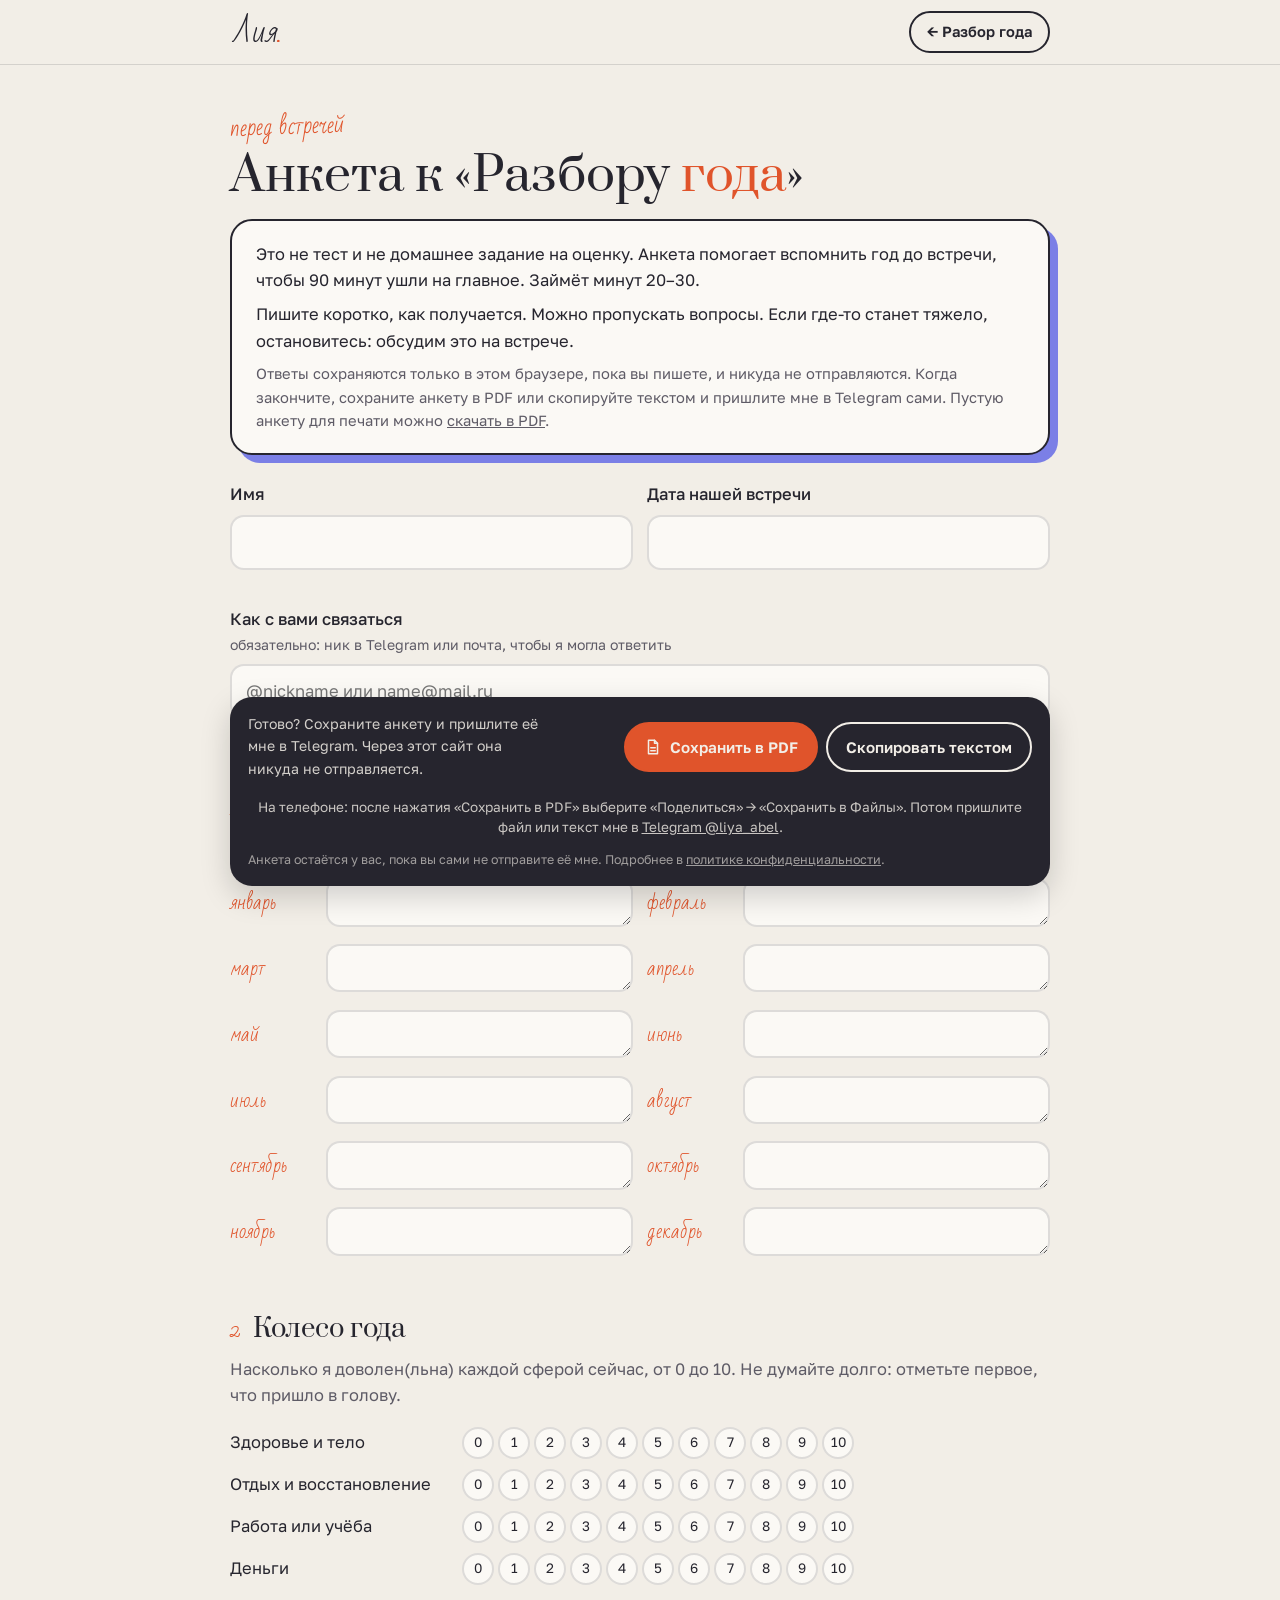
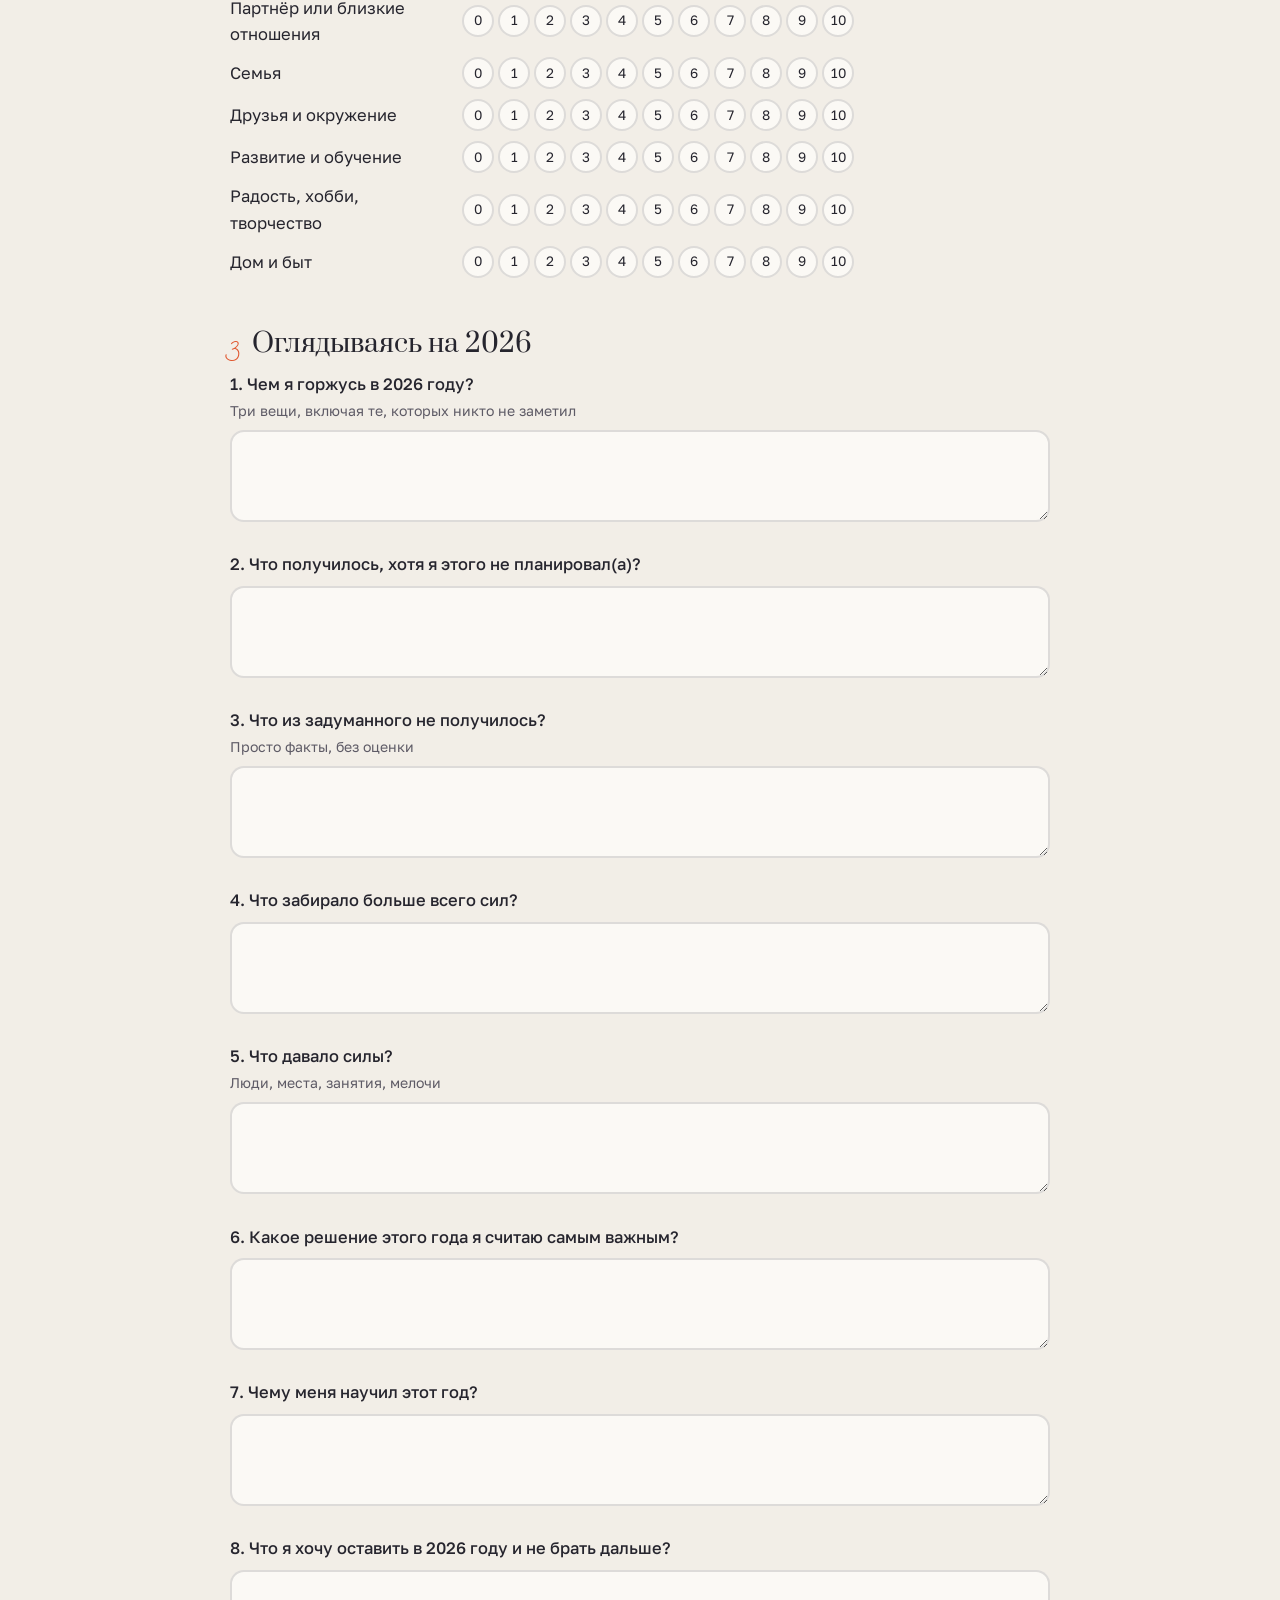
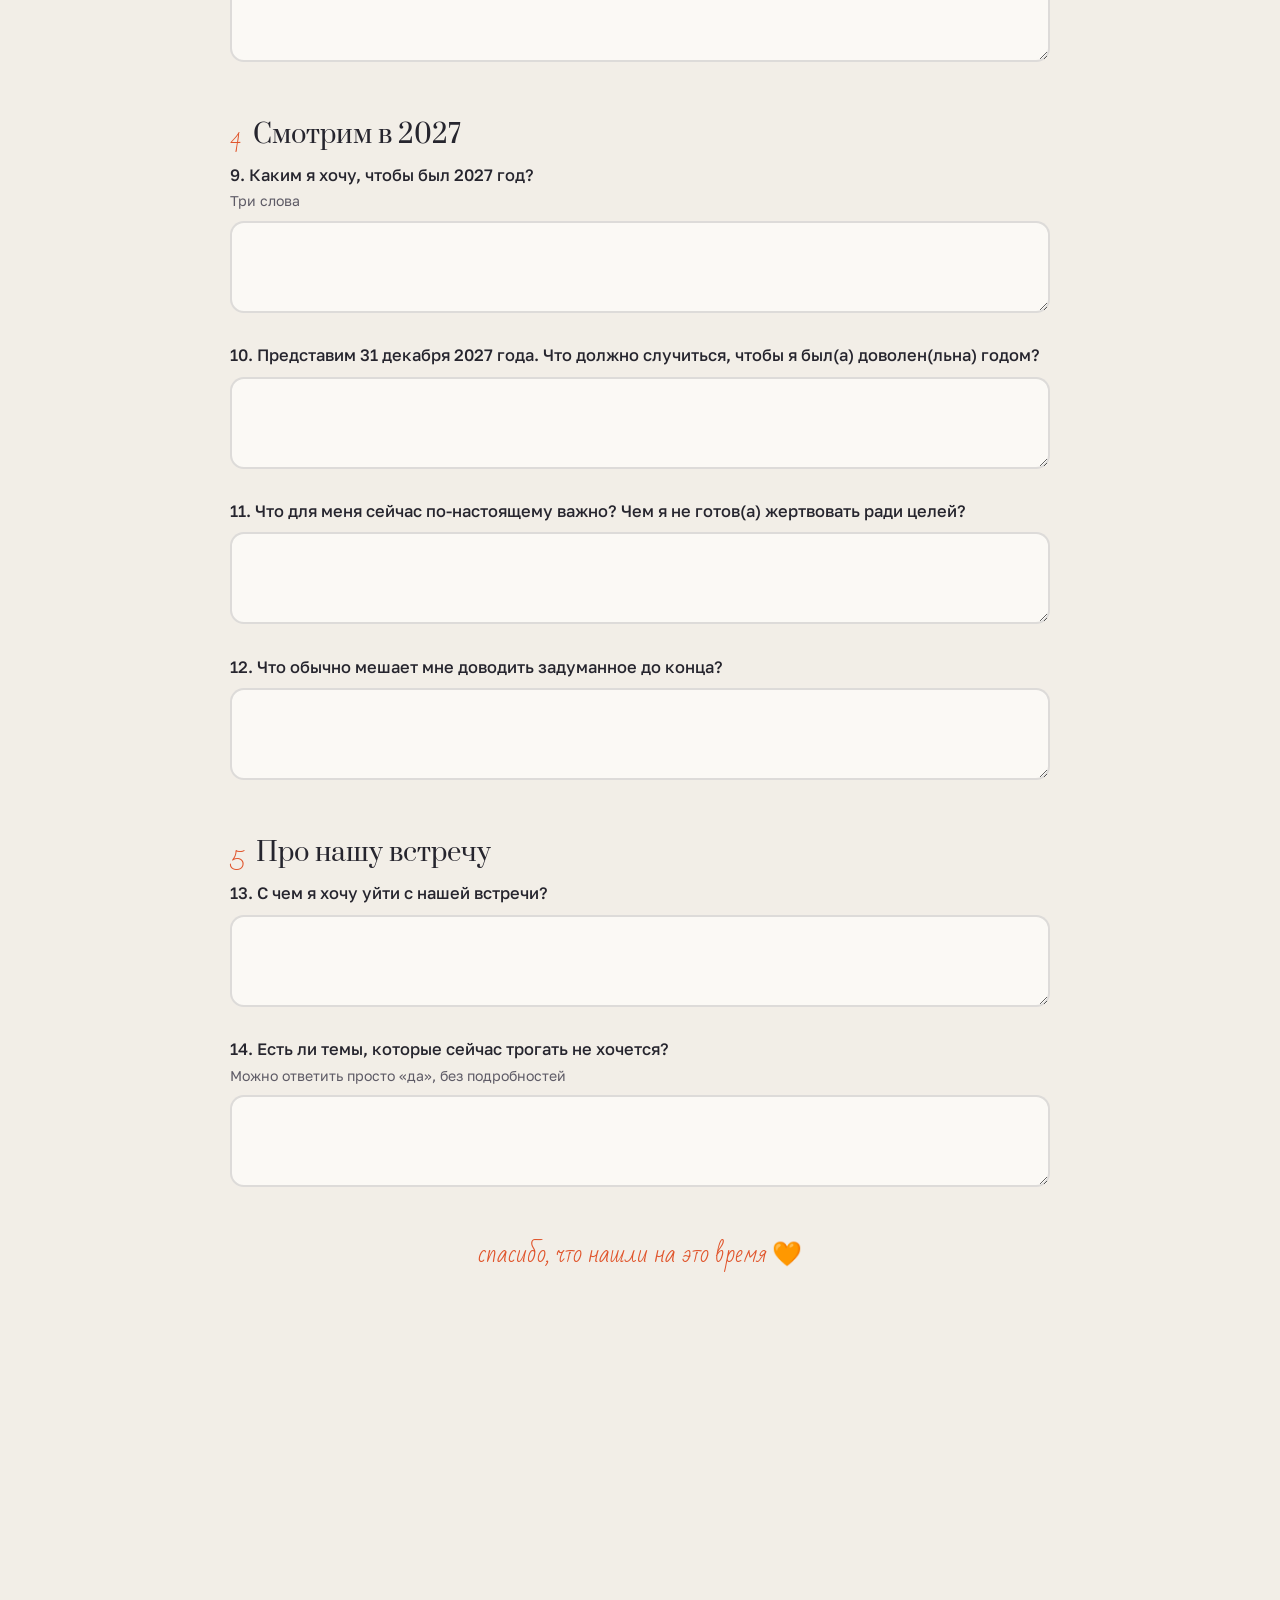
==== commit f3ae6d14: "Анкета без автоотправки в Google/Telegram, политика под 152-ФЗ Анкета сохраняется в PDF или копирует" ====
--- a/anketa.html
+++ b/anketa.html
@@ -114,7 +114,7 @@
   <div class="lead">
     <p>Это не тест и не домашнее задание на оценку. Анкета помогает вспомнить год до встречи, чтобы 90 минут ушли на главное. Займёт минут 20–30.</p>
     <p>Пишите коротко, как получается. Можно пропускать вопросы. Если где-то станет тяжело, остановитесь: обсудим это на встрече.</p>
-    <p class="noprint" style="color:var(--muted);font-size:.92rem">Ответы сохраняются в этом браузере, пока вы пишете, и стираются из него после отправки. Когда закончите, нажмите «Отправить Лие» внизу: анкета придёт мне в Telegram файлом PDF, больше её никто не увидит. После отправки её можно будет скачать себе в формате PDF. Пустую анкету для печати можно <a href="anketa-razbor-goda.pdf" download>скачать в PDF</a>.</p>
+    <p class="noprint" style="color:var(--muted);font-size:.92rem">Ответы сохраняются только в этом браузере, пока вы пишете, и никуда не отправляются. Когда закончите, сохраните анкету в PDF или скопируйте текстом и пришлите мне в Telegram сами. Пустую анкету для печати можно <a href="anketa-razbor-goda.pdf" download>скачать в PDF</a>.</p>
   </div>
   <div class="who">
     <div class="q"><label for="f-name">Имя</label><input type="text" id="f-name" data-k="name"></div>
@@ -142,18 +142,13 @@
   <p class="end">спасибо, что нашли на это время 🧡</p>
 
   <div class="bar">
-    <span class="t">Готово? Отправьте анкету мне, чтобы я прочитала её до встречи. После отправки её можно будет скачать в PDF.</span>
+    <span class="t">Готово? Сохраните анкету и пришлите её мне в Telegram. Через этот сайт она никуда не отправляется.</span>
     <div class="b">
-      <button class="btn btn--accent" id="tg"><svg><use href="#i-tg"/></svg><span>Отправить Лие</span></button>
+      <button class="btn btn--accent" id="savePdf"><svg><use href="#i-pdf"/></svg><span>Сохранить в PDF</span></button>
+      <button class="btn" id="copyTxt" type="button"><span>Скопировать текстом</span></button>
     </div>
-    <p class="consent">Нажимая «Отправить Лие», вы соглашаетесь на обработку ответов по <a href="politika.html" target="_blank">политике конфиденциальности</a>.</p>
-    <a class="copy-pdf" id="copy" hidden>Скачать мою копию (PDF)</a>
-    <p class="copy-hint" id="copyHint" hidden>Файл откроется в браузере. Чтобы сохранить его на телефон, нажмите «Поделиться» и выберите «Сохранить файлы».</p>
-    <div class="fail" id="fail" hidden>
-      <b>Не получилось отправить автоматически.</b> Ничего не потерялось: ответы сохранены в этом браузере. Отправьте их вручную:
-      <ol><li><button type="button" class="lnk" id="failCopy">Скопируйте ответы текстом</button></li>
-      <li>и пришлите мне в <a href="https://t.me/liya_abel" target="_blank" rel="noopener">Telegram @liya_abel</a>.</li></ol>
-    </div>
+    <p class="copy-hint">На телефоне: после нажатия «Сохранить в PDF» выберите «Поделиться» → «Сохранить в Файлы». Потом пришлите файл или текст мне в <a href="https://t.me/liya_abel" target="_blank" rel="noopener" style="color:inherit">Telegram @liya_abel</a>.</p>
+    <p class="consent">Анкета остаётся у вас, пока вы сами не отправите её мне. Подробнее в <a href="politika.html" target="_blank">политике конфиденциальности</a>.</p>
   </div>
 </main>
 <div class="toast" id="toast"></div>
@@ -161,8 +156,6 @@
 <script>
 /* ===== ВОПРОСЫ — правь здесь ===== */
 const TELEGRAM = "https://t.me/liya_abel";
-/* скрипт Google, который собирает PDF и присылает его Лие в Telegram (тот же, что для записи) */
-const SEND_URL = "https://script.google.com/macros/s/AKfycbyqznVur80MOZ4fbmNnVh2pJQmP5H_rUeQ7a2XsFYML9KwkoFiqtcg5bZnSsijIsyQEzw/exec";
 const MONTHS = ["январь","февраль","март","апрель","май","июнь","июль","август","сентябрь","октябрь","ноябрь","декабрь"];
 const SPHERES = ["Здоровье и тело","Отдых и восстановление","Работа или учёба","Деньги","Партнёр или близкие отношения","Семья","Друзья и окружение","Развитие и обучение","Радость, хобби, творчество","Дом и быт"];
 const PART3 = [
@@ -189,8 +182,7 @@
 /* ===== сборка ===== */
 const KEY = "liya-anketa";
 let store = {}; try { store = JSON.parse(localStorage.getItem(KEY) || "{}"); } catch(e) {}
-let sentDone = false;   // после отправки ответы больше не хранятся в браузере
-const save = () => { if (sentDone) return; try { localStorage.setItem(KEY, JSON.stringify(store)); } catch(e) {} };
+const save = () => { try { localStorage.setItem(KEY, JSON.stringify(store)); } catch(e) {} };
 const esc = s => s.replace(/[&<>"]/g, c => ({"&":"&amp;","<":"&lt;",">":"&gt;",'"':"&quot;"}[c]));
 let n = 0;
 const qBlock = ([t, hint], k, h) => `<div class="q"><label for="f-${k}">${++n}. ${t}${hint ? `<small>${hint}</small>` : ""}</label><textarea id="f-${k}" data-k="${k}"></textarea><div class="pv" style="--h:${h || 60}pt"></div></div>`;
@@ -229,65 +221,14 @@
   });
   return L.filter((x, i, a) => !(x === "" && a[i - 1] === "")).join("\n").trim();
 }
-/* то же, но по разделам — для PDF, который собирает скрипт */
-function asData(){
-  let k = 0;
-  const qs = (arr, p) => arr.map(([t], i) => ({ q: `${++k}. ${t}`, a: store[p + i] || "" }));
-  return {
-    type: "anketa", name: store.name || "", date: store.date || "", contact: (store.contact || "").trim(),
-    wheel: SPHERES.map((s, i) => store["w" + i] != null ? [s, +store["w" + i]] : null).filter(Boolean),
-    sections: [
-      { h: "Год по месяцам", items: MONTHS.map((m, i) => ({ q: m[0].toUpperCase() + m.slice(1), a: store["m" + i] || "", short: true })) },
-      { h: "Колесо года", wheel: true, items: [] },
-      { h: "Оглядываясь на 2026", items: qs(PART3, "a") },
-      { h: "Смотрим в 2027", items: qs(PART4, "b") },
-      { h: "Про нашу встречу", items: qs(PART5, "c") },
-    ],
-  };
-}
-function showCopy(b64, name){
-  try {
-    const bin = atob(b64), arr = new Uint8Array(bin.length);
-    for (let i = 0; i < bin.length; i++) arr[i] = bin.charCodeAt(i);
-    const a = document.getElementById("copy");
-    a.href = URL.createObjectURL(new Blob([arr], { type: "application/pdf" }));
-    a.download = "anketa26-27.pdf";
-    a.hidden = false;
-    document.getElementById("copyHint").hidden = false;
-  } catch(e) {}
-}
-const tgBtn = document.getElementById("tg"), tgLabel = tgBtn.querySelector("span"), fail = document.getElementById("fail");
-tgBtn.onclick = async () => {
-  const d = asData();
-  const filled = d.wheel.length || d.sections.some(s => s.items.some(x => x.a.trim()));
+document.getElementById("savePdf").onclick = () => {
+  const filled = SPHERES.some((s, i) => store["w" + i] != null) || Object.keys(store).some(k => /^(m|a|b|c)\d+$/.test(k) && String(store[k]).trim());
   if (!filled) { toast("Анкета пока пустая: ответьте хотя бы на пару вопросов"); return; }
-  if (!d.contact) { toast("Напишите, как с вами связаться: ник в Telegram или почту"); const c = document.getElementById("f-contact"); c.scrollIntoView({ behavior: "smooth", block: "center" }); setTimeout(() => c.focus(), 400); return; }
-  if (!d.name.trim()) { toast("Напишите, пожалуйста, имя в начале анкеты"); const f = document.getElementById("f-name"); f.scrollIntoView({ behavior: "smooth", block: "center" }); setTimeout(() => f.focus(), 400); return; }
-  tgBtn.disabled = true; tgLabel.textContent = "Отправляю…"; fail.hidden = true; fail.parentNode.classList.remove("has-fail");
-  let ok = false;
-  try {
-    const ctl = new AbortController(); const tm = setTimeout(() => ctl.abort(), 30000);
-    // обычный текст без заголовков — так Google принимает запрос с сайта без лишних проверок
-    const r = await fetch(SEND_URL, { method: "POST", body: JSON.stringify(d), signal: ctl.signal });
-    clearTimeout(tm);
-    const j = await r.json(); ok = !!j.ok;
-    if (j.pdf) showCopy(j.pdf, j.file);
-  } catch(e) {}
-  tgBtn.disabled = false;
-  if (ok) {
-    tgBtn.classList.add("sent"); tgLabel.textContent = "Отправлено ✓";
-    sentDone = true; try { localStorage.removeItem(KEY); } catch(e) {}
-    toast("Анкета у меня. Спасибо! До встречи 🧡");
-    if (typeof ym === "function") try { ym(113253221, "reachGoal", "anketa_sent"); } catch(e) {}
-  } else {
-    tgLabel.textContent = "Попробовать ещё раз"; fail.hidden = false; fail.parentNode.classList.add("has-fail");
-    fail.scrollIntoView({ behavior: "smooth", block: "nearest" });
-  }
+  fillPv(); toast("Откроется окно печати: выберите «Сохранить как PDF»"); setTimeout(() => window.print(), 600);
 };
-document.getElementById("failCopy").onclick = async () => {
+document.getElementById("copyTxt").onclick = async () => {
   try { await navigator.clipboard.writeText(asText()); toast("Ответы скопированы. Вставьте их в чат со мной в Telegram"); }
-  catch(e) { toast("Не получилось скопировать. Пришлите мне скриншот анкеты"); }
-  window.open(TELEGRAM, "_blank", "noopener");
+  catch(e) { toast("Не получилось скопировать. Сохраните анкету в PDF"); }
 };
 </script>
 </body>
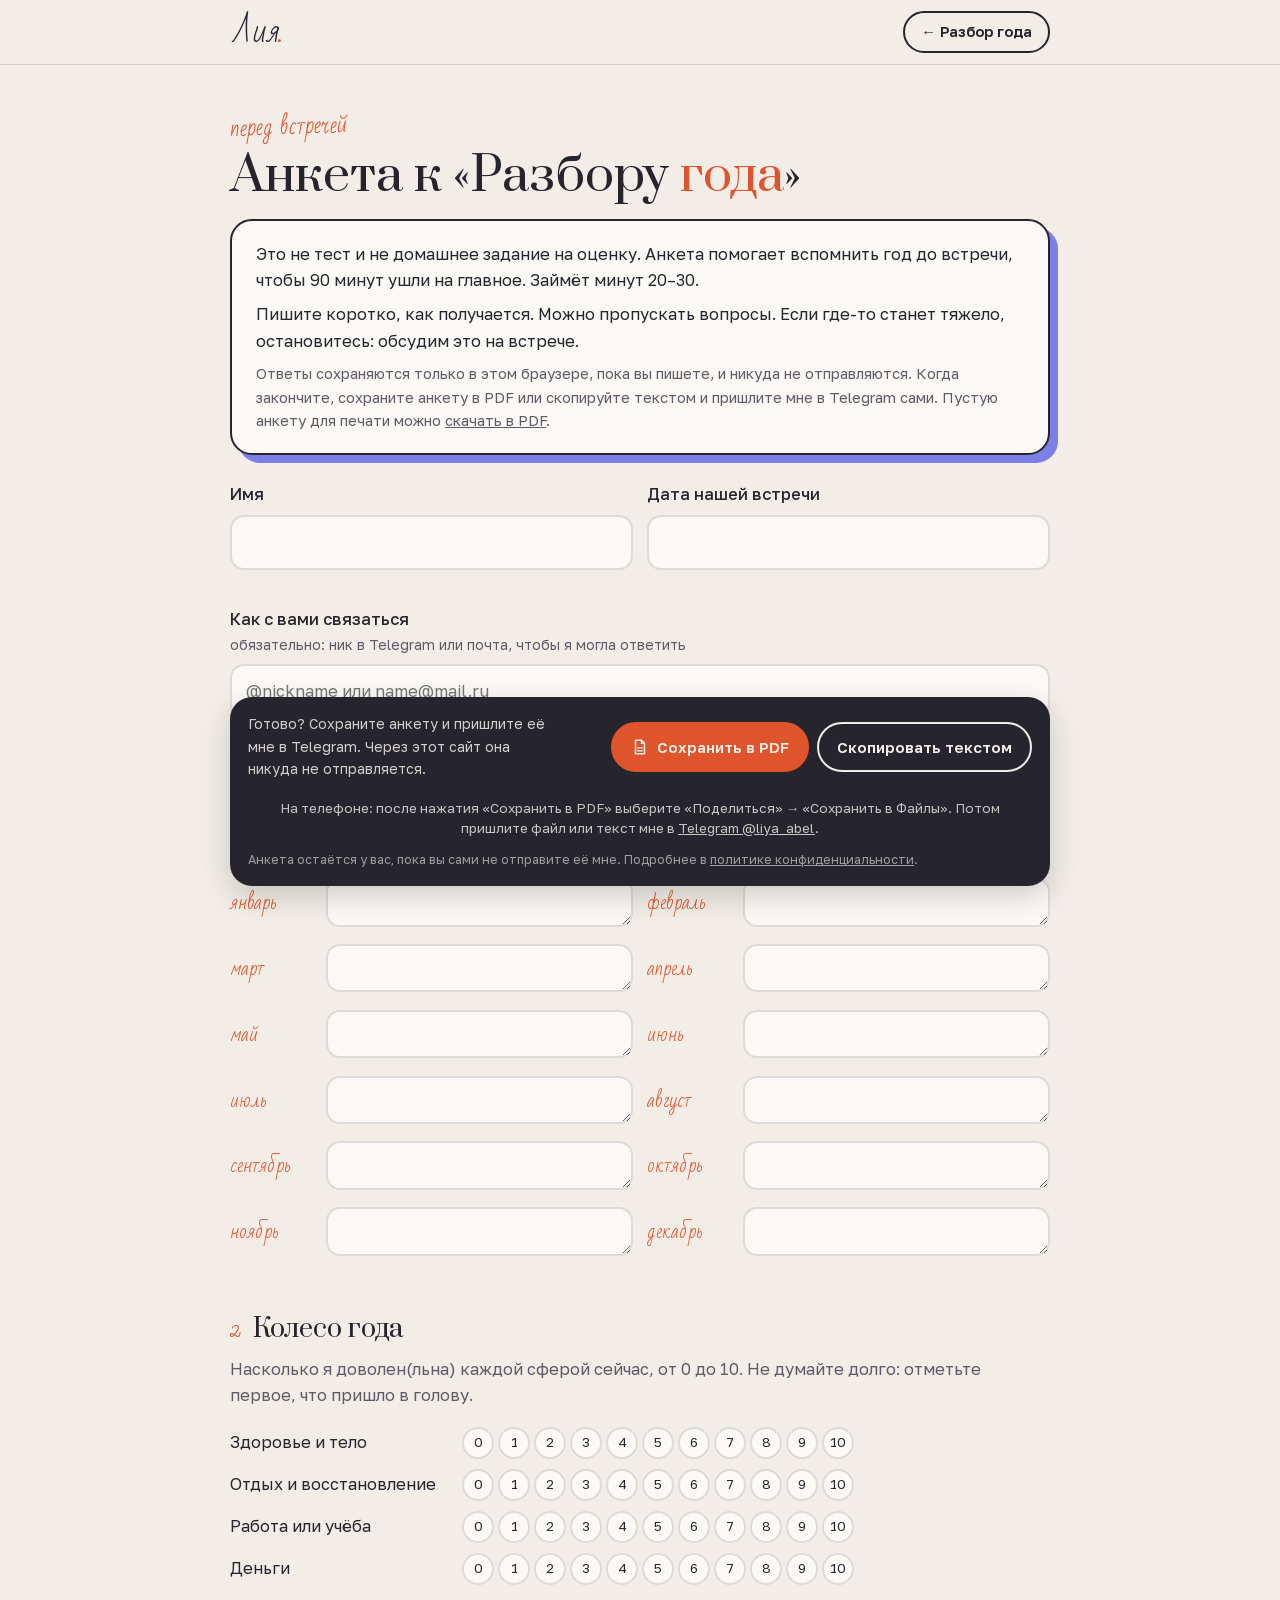
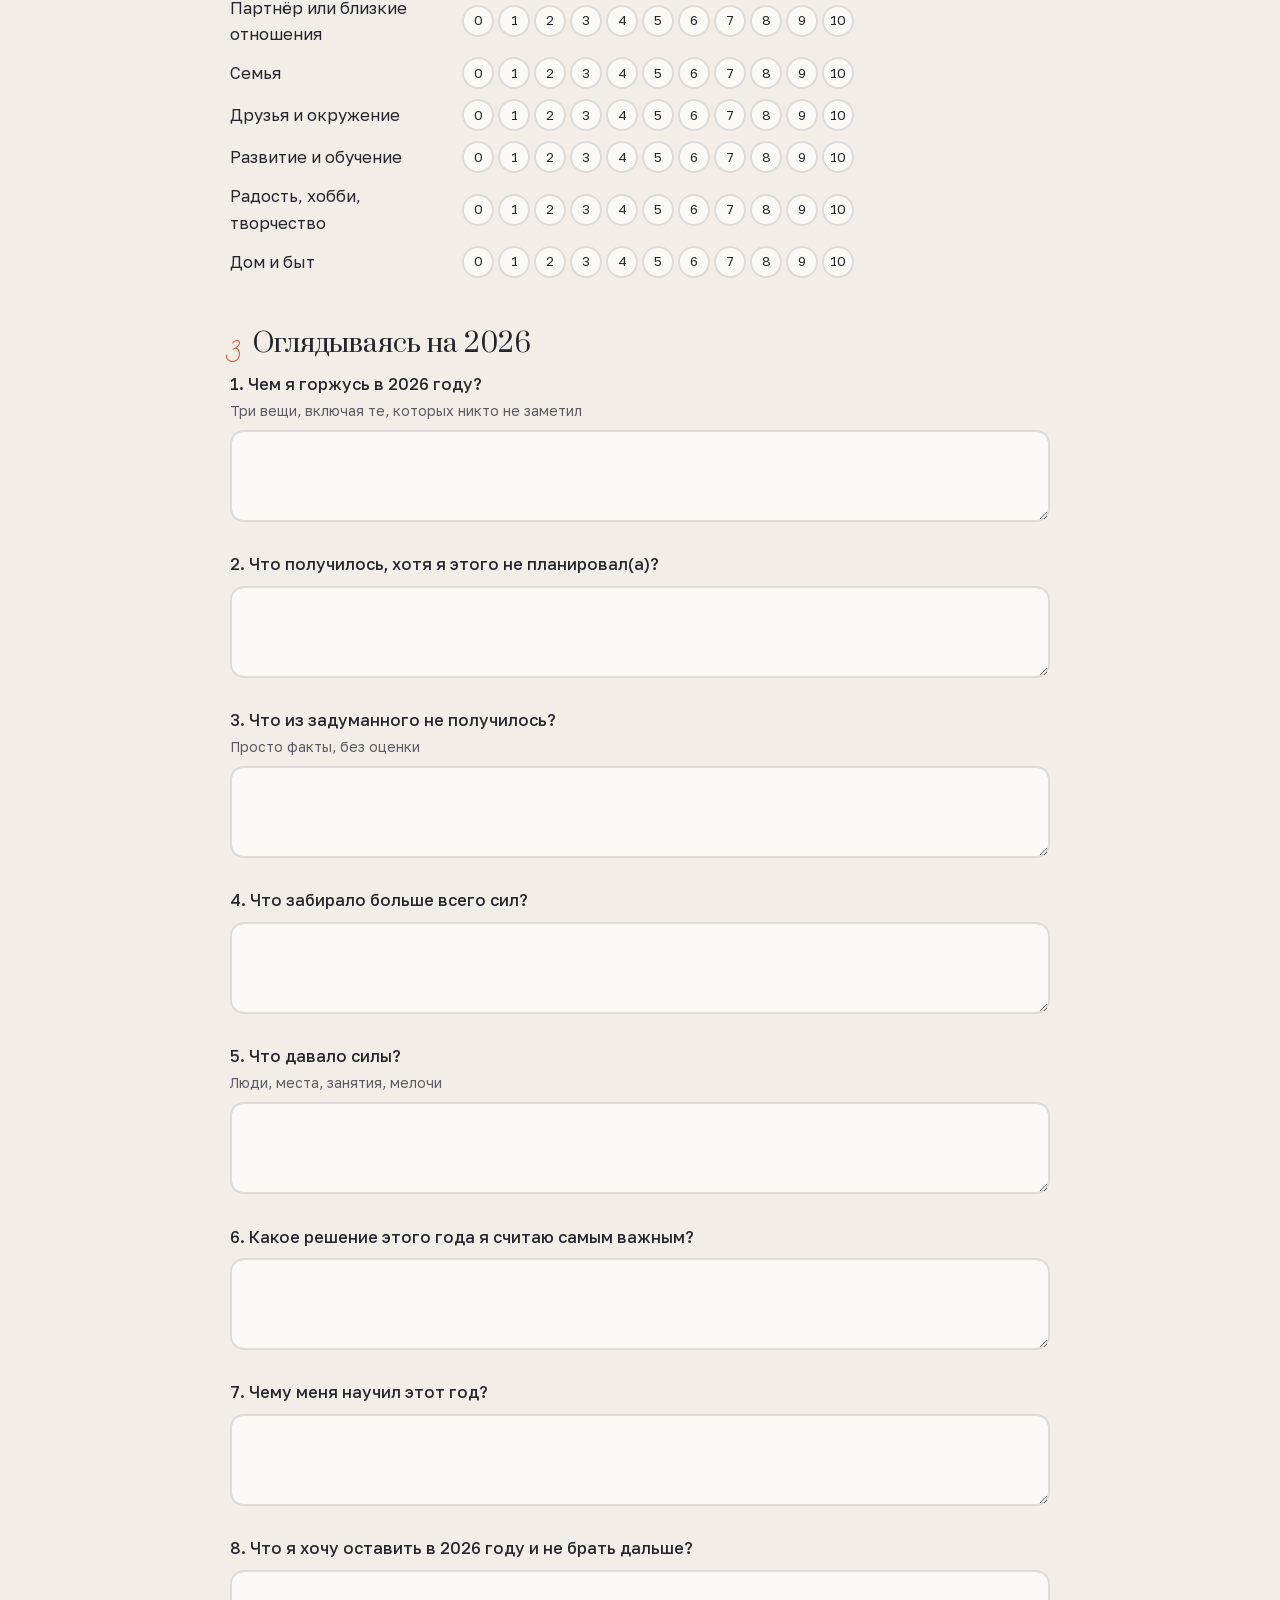
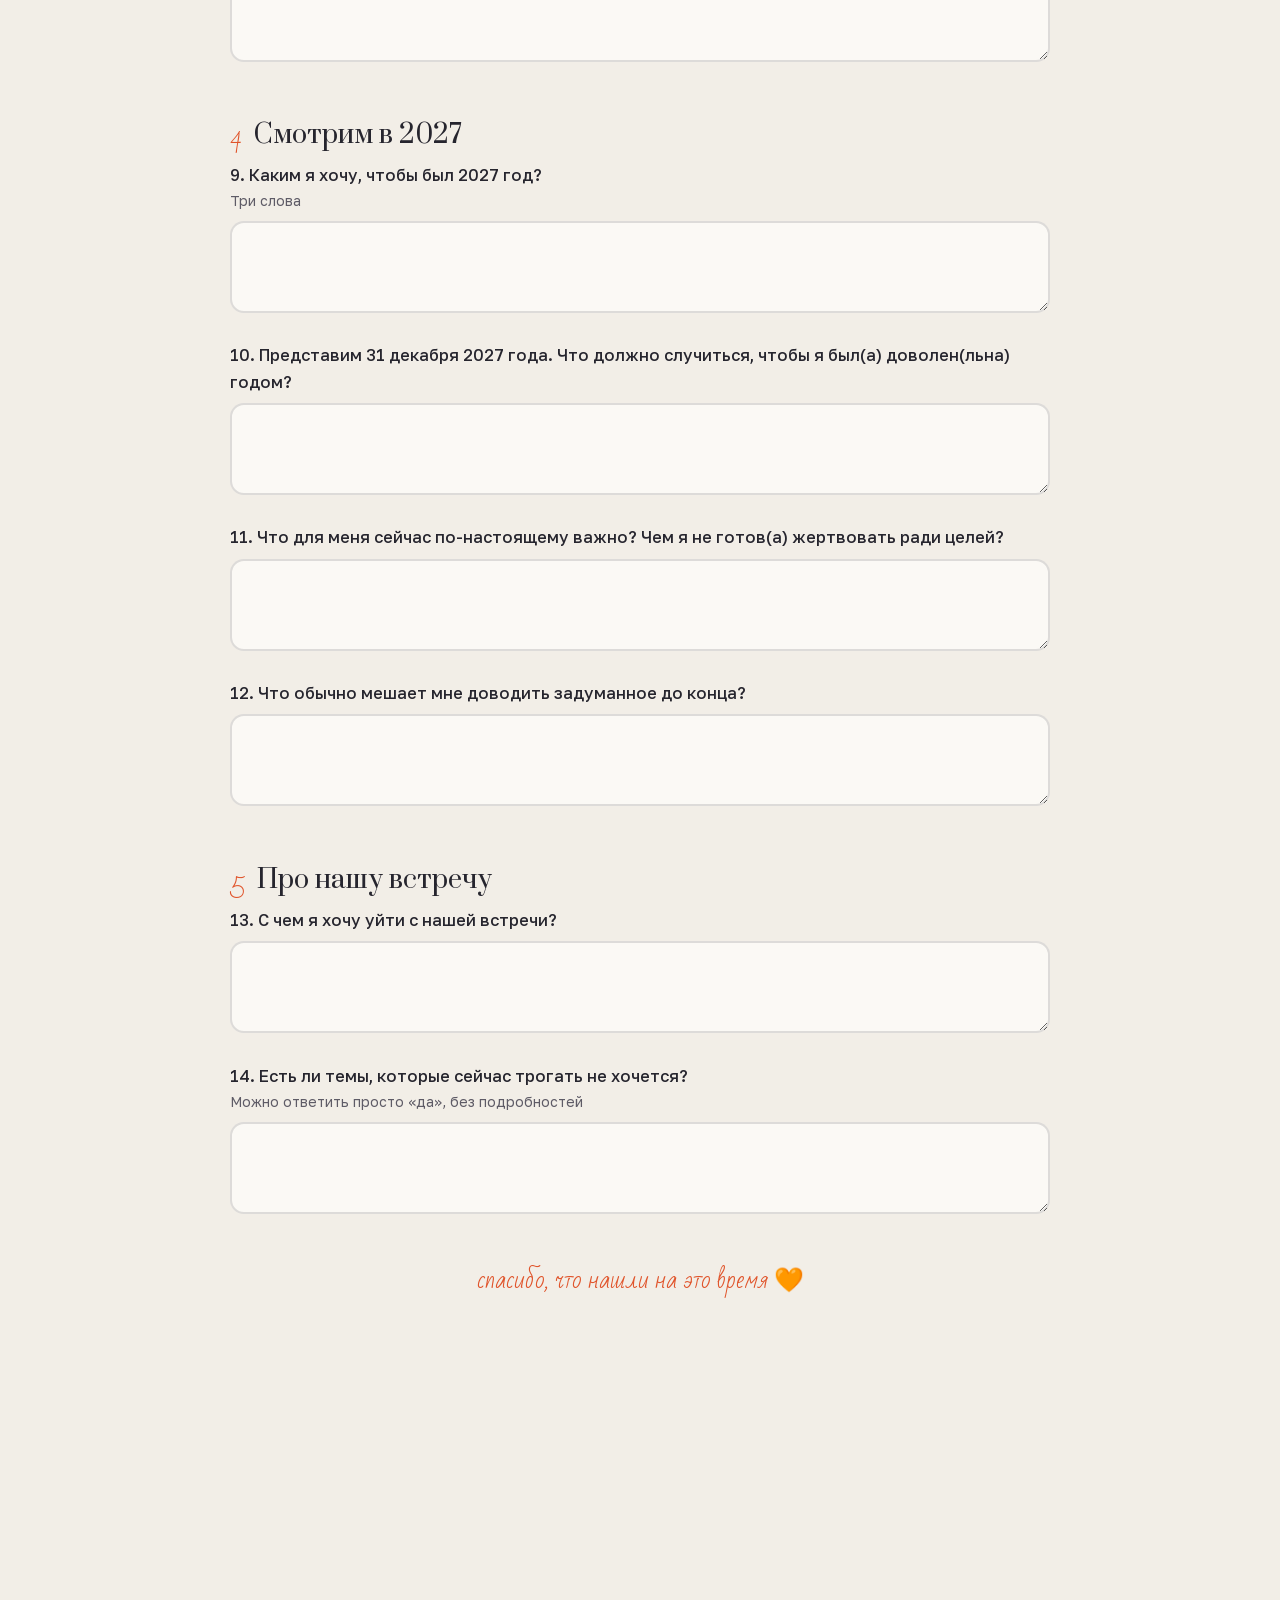
==== commit e989a63f: "Шрифты со своего сервера вместо Google Fonts, поправить политику Prata, Golos Text и Bad Script лежа" ====
--- a/anketa.html
+++ b/anketa.html
@@ -9,9 +9,7 @@
 <link rel="icon" href="favicon.svg" type="image/svg+xml">
 <link rel="apple-touch-icon" href="apple-touch-icon.png">
 <meta name="theme-color" content="#F2EEE7">
-<link rel="preconnect" href="https://fonts.googleapis.com">
-<link rel="preconnect" href="https://fonts.gstatic.com" crossorigin>
-<link href="https://fonts.googleapis.com/css2?family=Prata&family=Golos+Text:wght@400;500;600&family=Bad+Script&display=swap" rel="stylesheet">
+<link rel="stylesheet" href="fonts/fonts.css">
 <style>
 *,*::before,*::after{box-sizing:border-box;margin:0;padding:0}
 :root{--paper:#F2EEE7;--card:#FBF9F5;--ink:#26252E;--muted:#5E5B66;--accent:#E0542B;--accent-soft:#F7CDB9;--blue:#7B7FE6;--blue-soft:#DCDDFA;--olive-soft:#E3E2C4;--yellow:#F2D45A;--line:rgba(38,37,46,.14)}
--- a/fonts/fonts.css
+++ b/fonts/fonts.css
@@ -0,0 +1,11 @@
+@font-face{font-family:'Bad Script';font-style:normal;font-weight:400;font-display:swap;src:url(badscript-cyrillic-ext.woff2) format('woff2');unicode-range:U+0460-052F, U+1C80-1C8A, U+20B4, U+2DE0-2DFF, U+A640-A69F, U+FE2E-FE2F}
+@font-face{font-family:'Bad Script';font-style:normal;font-weight:400;font-display:swap;src:url(badscript-cyrillic.woff2) format('woff2');unicode-range:U+0301, U+0400-045F, U+0490-0491, U+04B0-04B1, U+2116}
+@font-face{font-family:'Bad Script';font-style:normal;font-weight:400;font-display:swap;src:url(badscript-latin-ext.woff2) format('woff2');unicode-range:U+0100-02BA, U+02BD-02C5, U+02C7-02CC, U+02CE-02D7, U+02DD-02FF, U+0304, U+0308, U+0329, U+1D00-1DBF, U+1E00-1E9F, U+1EF2-1EFF, U+2020, U+20A0-20AB, U+20AD-20C4, U+2113, U+2C60-2C7F, U+A720-A7FF}
+@font-face{font-family:'Bad Script';font-style:normal;font-weight:400;font-display:swap;src:url(badscript-latin.woff2) format('woff2');unicode-range:U+0000-00FF, U+0131, U+0152-0153, U+02BB-02BC, U+02C6, U+02DA, U+02DC, U+0304, U+0308, U+0329, U+2000-206F, U+20AC, U+2122, U+2191, U+2193, U+2212, U+2215, U+FEFF, U+FFFD}
+@font-face{font-family:'Golos Text';font-style:normal;font-weight:400 600;font-display:swap;src:url(golostext-cyrillic-ext.woff2) format('woff2');unicode-range:U+0460-052F, U+1C80-1C8A, U+20B4, U+2DE0-2DFF, U+A640-A69F, U+FE2E-FE2F}
+@font-face{font-family:'Golos Text';font-style:normal;font-weight:400 600;font-display:swap;src:url(golostext-cyrillic.woff2) format('woff2');unicode-range:U+0301, U+0400-045F, U+0490-0491, U+04B0-04B1, U+2116}
+@font-face{font-family:'Golos Text';font-style:normal;font-weight:400 600;font-display:swap;src:url(golostext-latin-ext.woff2) format('woff2');unicode-range:U+0100-02BA, U+02BD-02C5, U+02C7-02CC, U+02CE-02D7, U+02DD-02FF, U+0304, U+0308, U+0329, U+1D00-1DBF, U+1E00-1E9F, U+1EF2-1EFF, U+2020, U+20A0-20AB, U+20AD-20C4, U+2113, U+2C60-2C7F, U+A720-A7FF}
+@font-face{font-family:'Golos Text';font-style:normal;font-weight:400 600;font-display:swap;src:url(golostext-latin.woff2) format('woff2');unicode-range:U+0000-00FF, U+0131, U+0152-0153, U+02BB-02BC, U+02C6, U+02DA, U+02DC, U+0304, U+0308, U+0329, U+2000-206F, U+20AC, U+2122, U+2191, U+2193, U+2212, U+2215, U+FEFF, U+FFFD}
+@font-face{font-family:'Prata';font-style:normal;font-weight:400;font-display:swap;src:url(prata-cyrillic-ext.woff2) format('woff2');unicode-range:U+0460-052F, U+1C80-1C8A, U+20B4, U+2DE0-2DFF, U+A640-A69F, U+FE2E-FE2F}
+@font-face{font-family:'Prata';font-style:normal;font-weight:400;font-display:swap;src:url(prata-cyrillic.woff2) format('woff2');unicode-range:U+0301, U+0400-045F, U+0490-0491, U+04B0-04B1, U+2116}
+@font-face{font-family:'Prata';font-style:normal;font-weight:400;font-display:swap;src:url(prata-latin.woff2) format('woff2');unicode-range:U+0000-00FF, U+0131, U+0152-0153, U+02BB-02BC, U+02C6, U+02DA, U+02DC, U+0304, U+0308, U+0329, U+2000-206F, U+20AC, U+2122, U+2191, U+2193, U+2212, U+2215, U+FEFF, U+FFFD}
